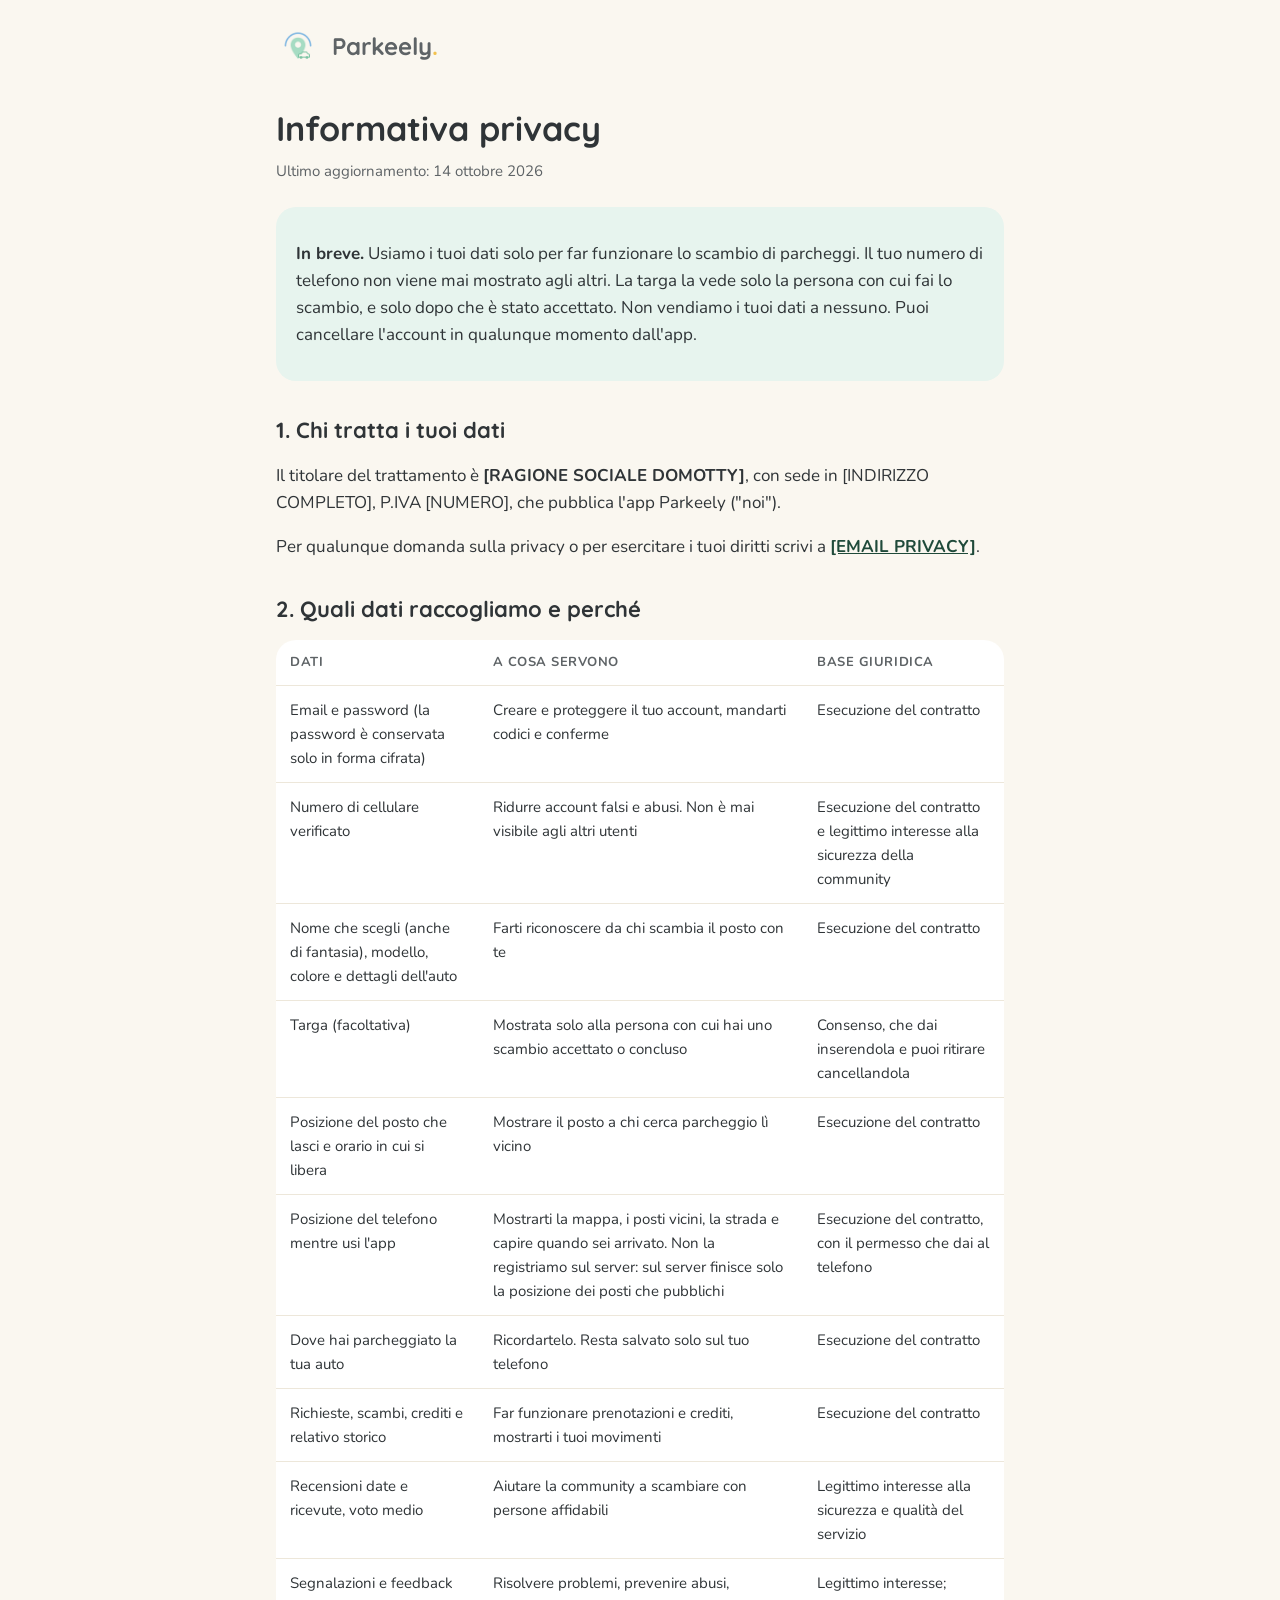
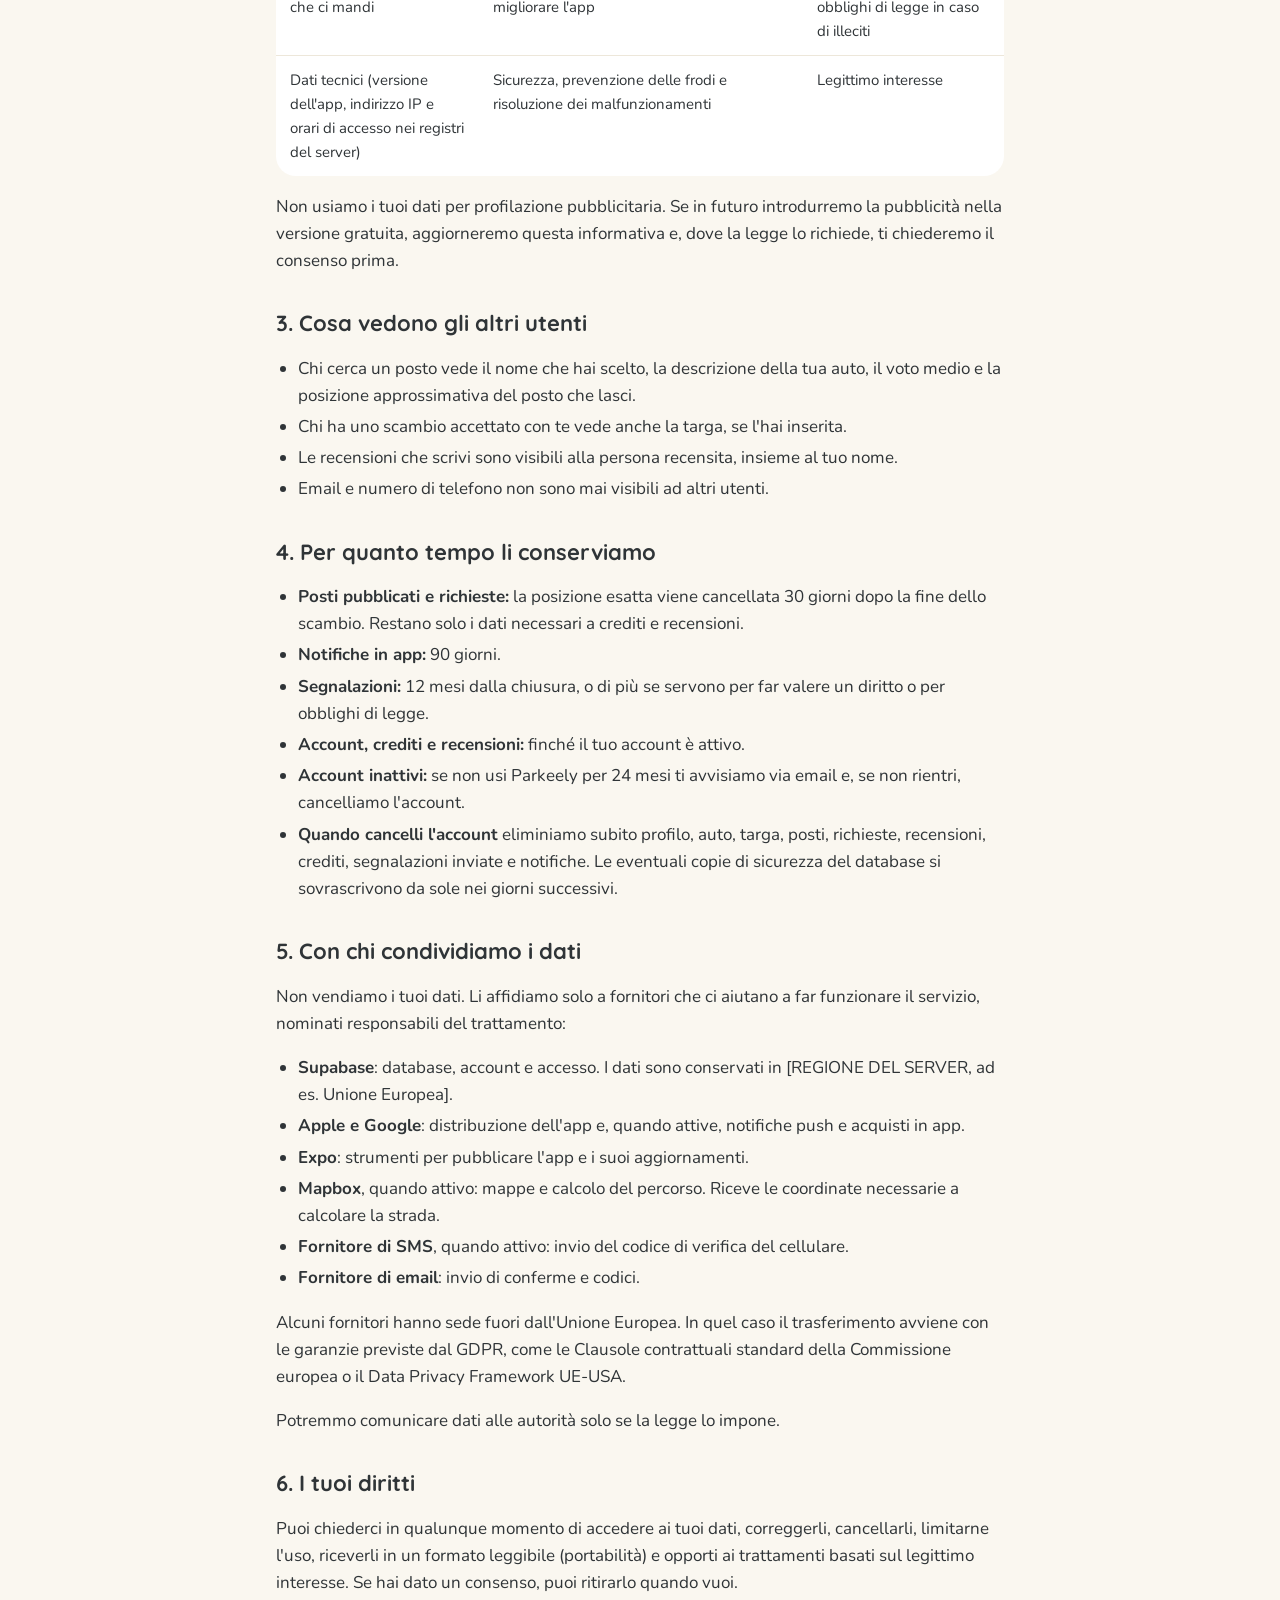
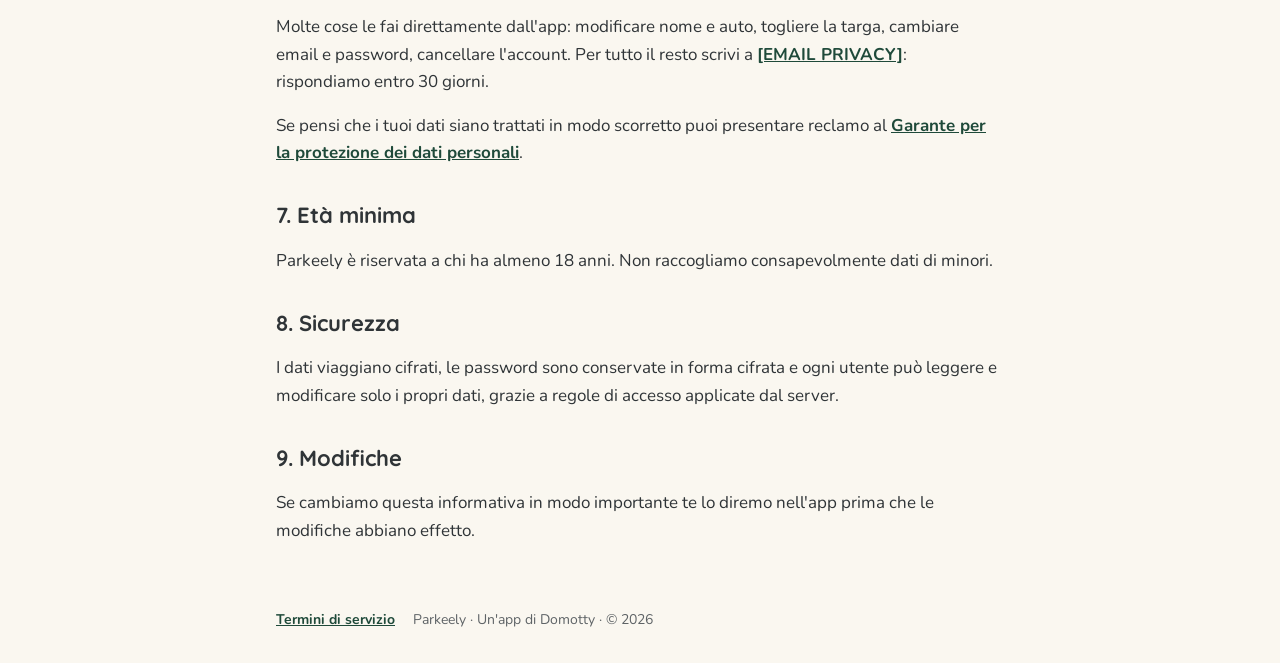
==== privacy.html @ 8c8f2fd6 "Sito Parkeely: privacy, termini, email confermata Co-Authored-By: Claude Opus 5.5 <noreply@anthropic" ====
<!doctype html>
<html lang="it">
<head>
<meta charset="utf-8">
<meta name="viewport" content="width=device-width, initial-scale=1">
<title>Informativa privacy · Parkeely</title>
<link rel="icon" href="favicon.png">
<link rel="preconnect" href="https://fonts.googleapis.com">
<link href="https://fonts.googleapis.com/css2?family=Quicksand:wght@600;700&amp;family=Nunito:wght@400;700&amp;display=swap" rel="stylesheet">
<link rel="stylesheet" href="style.css">
</head>
<body>
<header class="top">
  <img src="logo.png" alt="">
  <a class="wordmark" href="index.html">Parkeely<span>.</span></a>
</header>
<main>
  <h1>Informativa privacy</h1>
  <p class="meta">Ultimo aggiornamento: 14 ottobre 2026</p>

  <div class="highlight">
    <p><strong>In breve.</strong> Usiamo i tuoi dati solo per far funzionare lo scambio di parcheggi. Il tuo numero di telefono non viene mai mostrato agli altri. La targa la vede solo la persona con cui fai lo scambio, e solo dopo che è stato accettato. Non vendiamo i tuoi dati a nessuno. Puoi cancellare l'account in qualunque momento dall'app.</p>
  </div>

  <h2>1. Chi tratta i tuoi dati</h2>
  <p>Il titolare del trattamento è <strong>[RAGIONE SOCIALE DOMOTTY]</strong>, con sede in [INDIRIZZO COMPLETO], P.IVA [NUMERO], che pubblica l'app Parkeely ("noi").</p>
  <p>Per qualunque domanda sulla privacy o per esercitare i tuoi diritti scrivi a <a href="mailto:[EMAIL PRIVACY]">[EMAIL PRIVACY]</a>.</p>

  <h2>2. Quali dati raccogliamo e perché</h2>
  <div class="table-wrap">
    <table>
      <thead>
        <tr><th>Dati</th><th>A cosa servono</th><th>Base giuridica</th></tr>
      </thead>
      <tbody>
        <tr>
          <td>Email e password (la password è conservata solo in forma cifrata)</td>
          <td>Creare e proteggere il tuo account, mandarti codici e conferme</td>
          <td>Esecuzione del contratto</td>
        </tr>
        <tr>
          <td>Numero di cellulare verificato</td>
          <td>Ridurre account falsi e abusi. Non è mai visibile agli altri utenti</td>
          <td>Esecuzione del contratto e legittimo interesse alla sicurezza della community</td>
        </tr>
        <tr>
          <td>Nome che scegli (anche di fantasia), modello, colore e dettagli dell'auto</td>
          <td>Farti riconoscere da chi scambia il posto con te</td>
          <td>Esecuzione del contratto</td>
        </tr>
        <tr>
          <td>Targa (facoltativa)</td>
          <td>Mostrata solo alla persona con cui hai uno scambio accettato o concluso</td>
          <td>Consenso, che dai inserendola e puoi ritirare cancellandola</td>
        </tr>
        <tr>
          <td>Posizione del posto che lasci e orario in cui si libera</td>
          <td>Mostrare il posto a chi cerca parcheggio lì vicino</td>
          <td>Esecuzione del contratto</td>
        </tr>
        <tr>
          <td>Posizione del telefono mentre usi l'app</td>
          <td>Mostrarti la mappa, i posti vicini, la strada e capire quando sei arrivato. Non la registriamo sul server: sul server finisce solo la posizione dei posti che pubblichi</td>
          <td>Esecuzione del contratto, con il permesso che dai al telefono</td>
        </tr>
        <tr>
          <td>Dove hai parcheggiato la tua auto</td>
          <td>Ricordartelo. Resta salvato solo sul tuo telefono</td>
          <td>Esecuzione del contratto</td>
        </tr>
        <tr>
          <td>Richieste, scambi, crediti e relativo storico</td>
          <td>Far funzionare prenotazioni e crediti, mostrarti i tuoi movimenti</td>
          <td>Esecuzione del contratto</td>
        </tr>
        <tr>
          <td>Recensioni date e ricevute, voto medio</td>
          <td>Aiutare la community a scambiare con persone affidabili</td>
          <td>Legittimo interesse alla sicurezza e qualità del servizio</td>
        </tr>
        <tr>
          <td>Segnalazioni e feedback che ci mandi</td>
          <td>Risolvere problemi, prevenire abusi, migliorare l'app</td>
          <td>Legittimo interesse; obblighi di legge in caso di illeciti</td>
        </tr>
        <tr>
          <td>Dati tecnici (versione dell'app, indirizzo IP e orari di accesso nei registri del server)</td>
          <td>Sicurezza, prevenzione delle frodi e risoluzione dei malfunzionamenti</td>
          <td>Legittimo interesse</td>
        </tr>
      </tbody>
    </table>
  </div>
  <p>Non usiamo i tuoi dati per profilazione pubblicitaria. Se in futuro introdurremo la pubblicità nella versione gratuita, aggiorneremo questa informativa e, dove la legge lo richiede, ti chiederemo il consenso prima.</p>

  <h2>3. Cosa vedono gli altri utenti</h2>
  <ul>
    <li>Chi cerca un posto vede il nome che hai scelto, la descrizione della tua auto, il voto medio e la posizione approssimativa del posto che lasci.</li>
    <li>Chi ha uno scambio accettato con te vede anche la targa, se l'hai inserita.</li>
    <li>Le recensioni che scrivi sono visibili alla persona recensita, insieme al tuo nome.</li>
    <li>Email e numero di telefono non sono mai visibili ad altri utenti.</li>
  </ul>

  <h2>4. Per quanto tempo li conserviamo</h2>
  <ul>
    <li><strong>Posti pubblicati e richieste:</strong> la posizione esatta viene cancellata 30 giorni dopo la fine dello scambio. Restano solo i dati necessari a crediti e recensioni.</li>
    <li><strong>Notifiche in app:</strong> 90 giorni.</li>
    <li><strong>Segnalazioni:</strong> 12 mesi dalla chiusura, o di più se servono per far valere un diritto o per obblighi di legge.</li>
    <li><strong>Account, crediti e recensioni:</strong> finché il tuo account è attivo.</li>
    <li><strong>Account inattivi:</strong> se non usi Parkeely per 24 mesi ti avvisiamo via email e, se non rientri, cancelliamo l'account.</li>
    <li><strong>Quando cancelli l'account</strong> eliminiamo subito profilo, auto, targa, posti, richieste, recensioni, crediti, segnalazioni inviate e notifiche. Le eventuali copie di sicurezza del database si sovrascrivono da sole nei giorni successivi.</li>
  </ul>

  <h2>5. Con chi condividiamo i dati</h2>
  <p>Non vendiamo i tuoi dati. Li affidiamo solo a fornitori che ci aiutano a far funzionare il servizio, nominati responsabili del trattamento:</p>
  <ul>
    <li><strong>Supabase</strong>: database, account e accesso. I dati sono conservati in [REGIONE DEL SERVER, ad es. Unione Europea].</li>
    <li><strong>Apple e Google</strong>: distribuzione dell'app e, quando attive, notifiche push e acquisti in app.</li>
    <li><strong>Expo</strong>: strumenti per pubblicare l'app e i suoi aggiornamenti.</li>
    <li><strong>Mapbox</strong>, quando attivo: mappe e calcolo del percorso. Riceve le coordinate necessarie a calcolare la strada.</li>
    <li><strong>Fornitore di SMS</strong>, quando attivo: invio del codice di verifica del cellulare.</li>
    <li><strong>Fornitore di email</strong>: invio di conferme e codici.</li>
  </ul>
  <p>Alcuni fornitori hanno sede fuori dall'Unione Europea. In quel caso il trasferimento avviene con le garanzie previste dal GDPR, come le Clausole contrattuali standard della Commissione europea o il Data Privacy Framework UE-USA.</p>
  <p>Potremmo comunicare dati alle autorità solo se la legge lo impone.</p>

  <h2>6. I tuoi diritti</h2>
  <p>Puoi chiederci in qualunque momento di accedere ai tuoi dati, correggerli, cancellarli, limitarne l'uso, riceverli in un formato leggibile (portabilità) e opporti ai trattamenti basati sul legittimo interesse. Se hai dato un consenso, puoi ritirarlo quando vuoi.</p>
  <p>Molte cose le fai direttamente dall'app: modificare nome e auto, togliere la targa, cambiare email e password, cancellare l'account. Per tutto il resto scrivi a <a href="mailto:[EMAIL PRIVACY]">[EMAIL PRIVACY]</a>: rispondiamo entro 30 giorni.</p>
  <p>Se pensi che i tuoi dati siano trattati in modo scorretto puoi presentare reclamo al <a href="https://www.garanteprivacy.it">Garante per la protezione dei dati personali</a>.</p>

  <h2>7. Età minima</h2>
  <p>Parkeely è riservata a chi ha almeno 18 anni. Non raccogliamo consapevolmente dati di minori.</p>

  <h2>8. Sicurezza</h2>
  <p>I dati viaggiano cifrati, le password sono conservate in forma cifrata e ogni utente può leggere e modificare solo i propri dati, grazie a regole di accesso applicate dal server.</p>

  <h2>9. Modifiche</h2>
  <p>Se cambiamo questa informativa in modo importante te lo diremo nell'app prima che le modifiche abbiano effetto.</p>
</main>
<footer class="foot">
  <a href="termini.html">Termini di servizio</a>
  <span>Parkeely · Un'app di Domotty · © 2026</span>
</footer>
</body>
</html>
---- style.css ----
:root {
  --crema: #faf7f0;
  --bianco: #ffffff;
  --menta: #a6dcc3;
  --menta-medio: #7cc4a3;
  --menta-scuro: #1f4a3a;
  --oro: #f2c14e;
  --azzurro: #7fb7e3;
  --pesca: #f6e3cc;
  --grafite: #5e6366;
  --testo: #2f3437;
  --bordo: #ede7da;
}

* {
  box-sizing: border-box;
}

html {
  -webkit-text-size-adjust: 100%;
}

body {
  margin: 0;
  background: var(--crema);
  color: var(--testo);
  font-family: 'Nunito', system-ui, -apple-system, 'Segoe UI', sans-serif;
  font-size: 17px;
  line-height: 1.6;
}

a {
  color: var(--menta-scuro);
  font-weight: 700;
}

a:hover {
  color: var(--testo);
}

.top {
  max-width: 760px;
  margin: 0 auto;
  padding: 24px 16px 0;
  display: flex;
  align-items: center;
  gap: 12px;
}

.top img {
  width: 44px;
  height: 44px;
  border-radius: 12px;
}

.wordmark {
  font-family: 'Quicksand', sans-serif;
  font-weight: 700;
  font-size: 24px;
  color: var(--grafite);
  text-decoration: none;
}

.wordmark span {
  color: var(--oro);
}

main {
  max-width: 760px;
  margin: 0 auto;
  padding: 16px 16px 48px;
}

h1,
h2,
h3 {
  font-family: 'Quicksand', sans-serif;
  font-weight: 700;
  line-height: 1.25;
  color: var(--testo);
}

h1 {
  font-size: 34px;
  margin: 24px 0 8px;
}

h2 {
  font-size: 22px;
  margin: 36px 0 8px;
}

h3 {
  font-size: 18px;
  margin: 22px 0 4px;
}

.meta {
  color: var(--grafite);
  font-size: 15px;
  margin: 0 0 24px;
}

.card {
  background: var(--bianco);
  border-radius: 24px;
  padding: 20px 22px;
  margin: 16px 0;
}

.card p:first-child {
  margin-top: 0;
}

.card p:last-child {
  margin-bottom: 0;
}

.highlight {
  background: #e7f4ee;
  border-radius: 20px;
  padding: 16px 20px;
  margin: 16px 0;
}

table {
  width: 100%;
  border-collapse: collapse;
  font-size: 15px;
}

.table-wrap {
  overflow-x: auto;
  background: var(--bianco);
  border-radius: 20px;
  margin: 16px 0;
}

th,
td {
  text-align: left;
  vertical-align: top;
  padding: 12px 14px;
  border-bottom: 1px solid var(--bordo);
}

th {
  font-size: 13px;
  letter-spacing: 0.04em;
  text-transform: uppercase;
  color: var(--grafite);
}

tr:last-child td {
  border-bottom: none;
}

ul {
  padding-left: 22px;
}

li {
  margin: 4px 0;
}

.center {
  min-height: 100vh;
  display: flex;
  align-items: center;
  justify-content: center;
  padding: 24px 16px;
  text-align: center;
}

.panel {
  width: 100%;
  max-width: 420px;
  background: var(--bianco);
  border-radius: 28px;
  padding: 36px 28px;
}

.panel img {
  width: 96px;
  height: 96px;
  border-radius: 24px;
}

.badge {
  width: 72px;
  height: 72px;
  border-radius: 36px;
  margin: 8px auto 0;
  display: flex;
  align-items: center;
  justify-content: center;
}

.badge.ok {
  background: var(--menta);
}

.badge.wait {
  background: #fff4d6;
}

.badge.ko {
  background: #fbe6e6;
}

.panel p {
  color: var(--grafite);
}

.foot {
  max-width: 760px;
  margin: 0 auto;
  padding: 0 16px 32px;
  font-size: 14px;
  color: var(--grafite);
}

.foot a {
  margin-right: 14px;
}

@media (max-width: 480px) {
  h1 {
    font-size: 28px;
  }
}
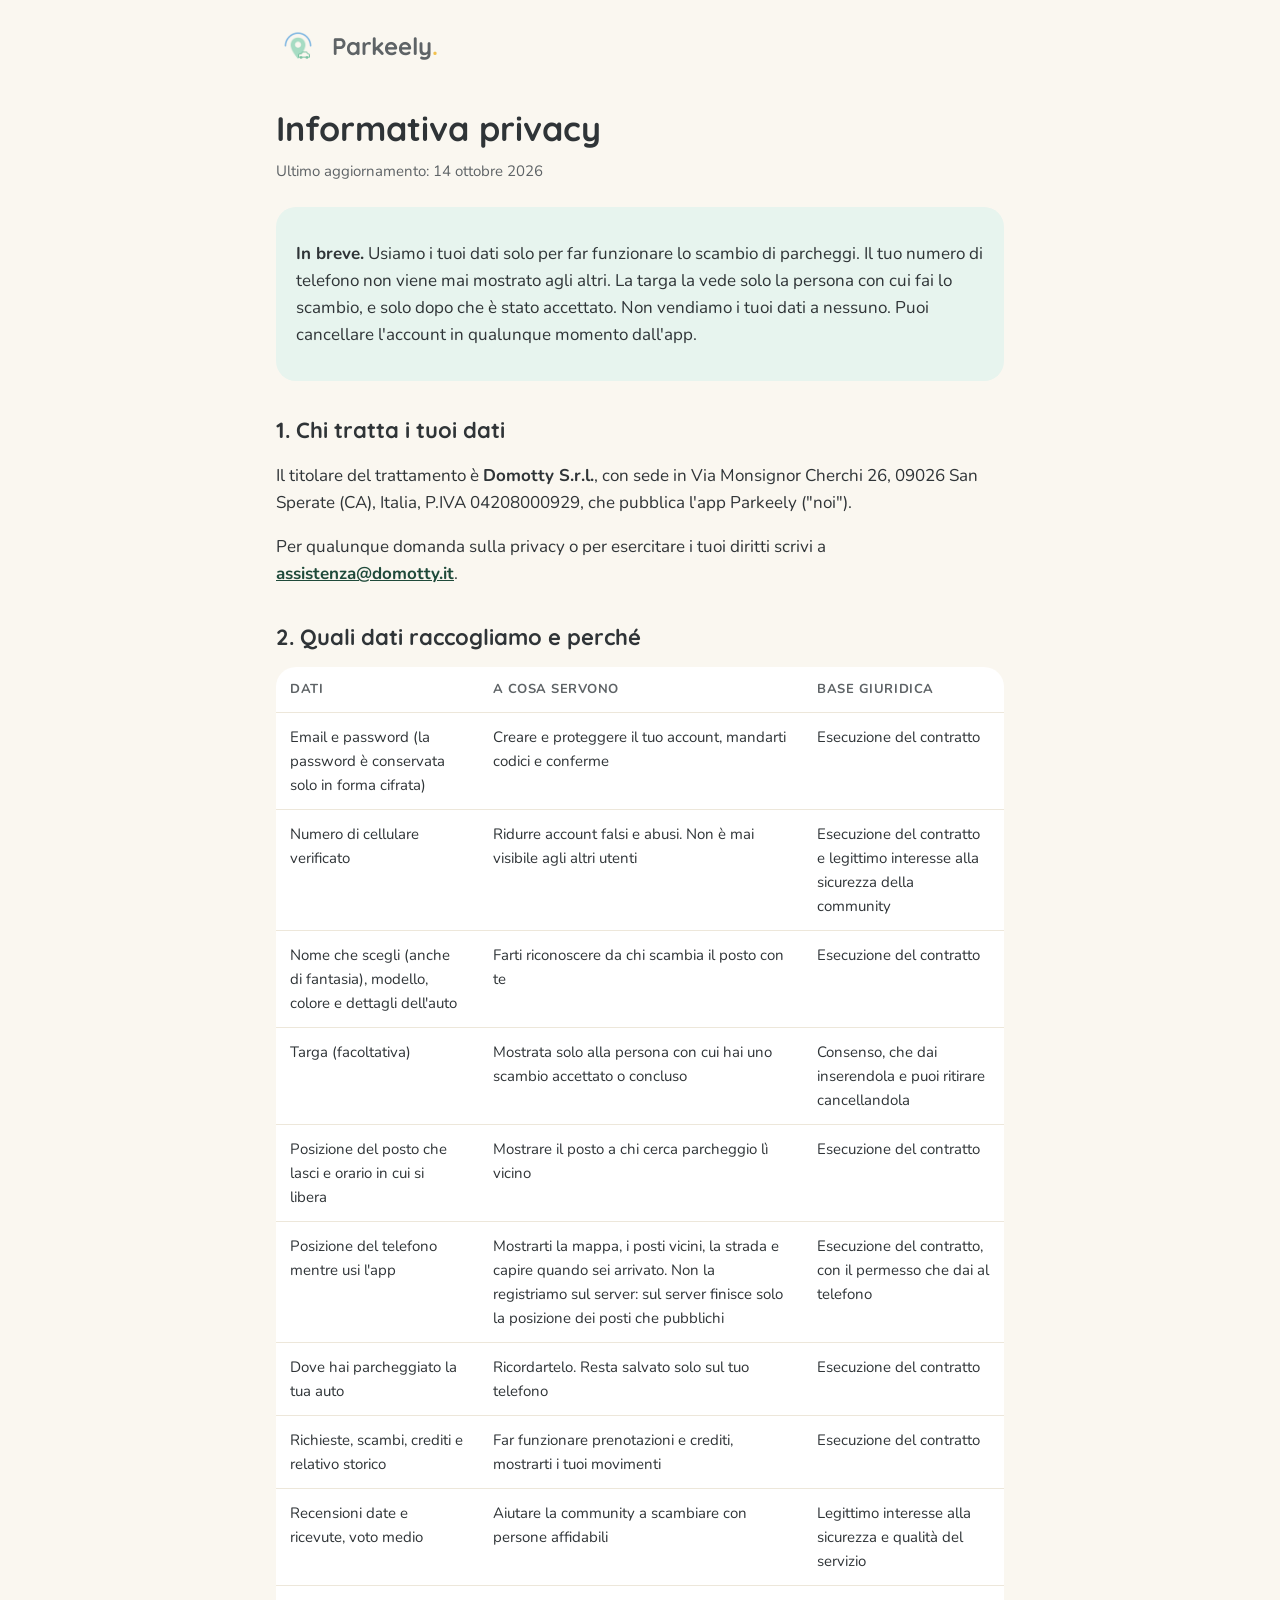
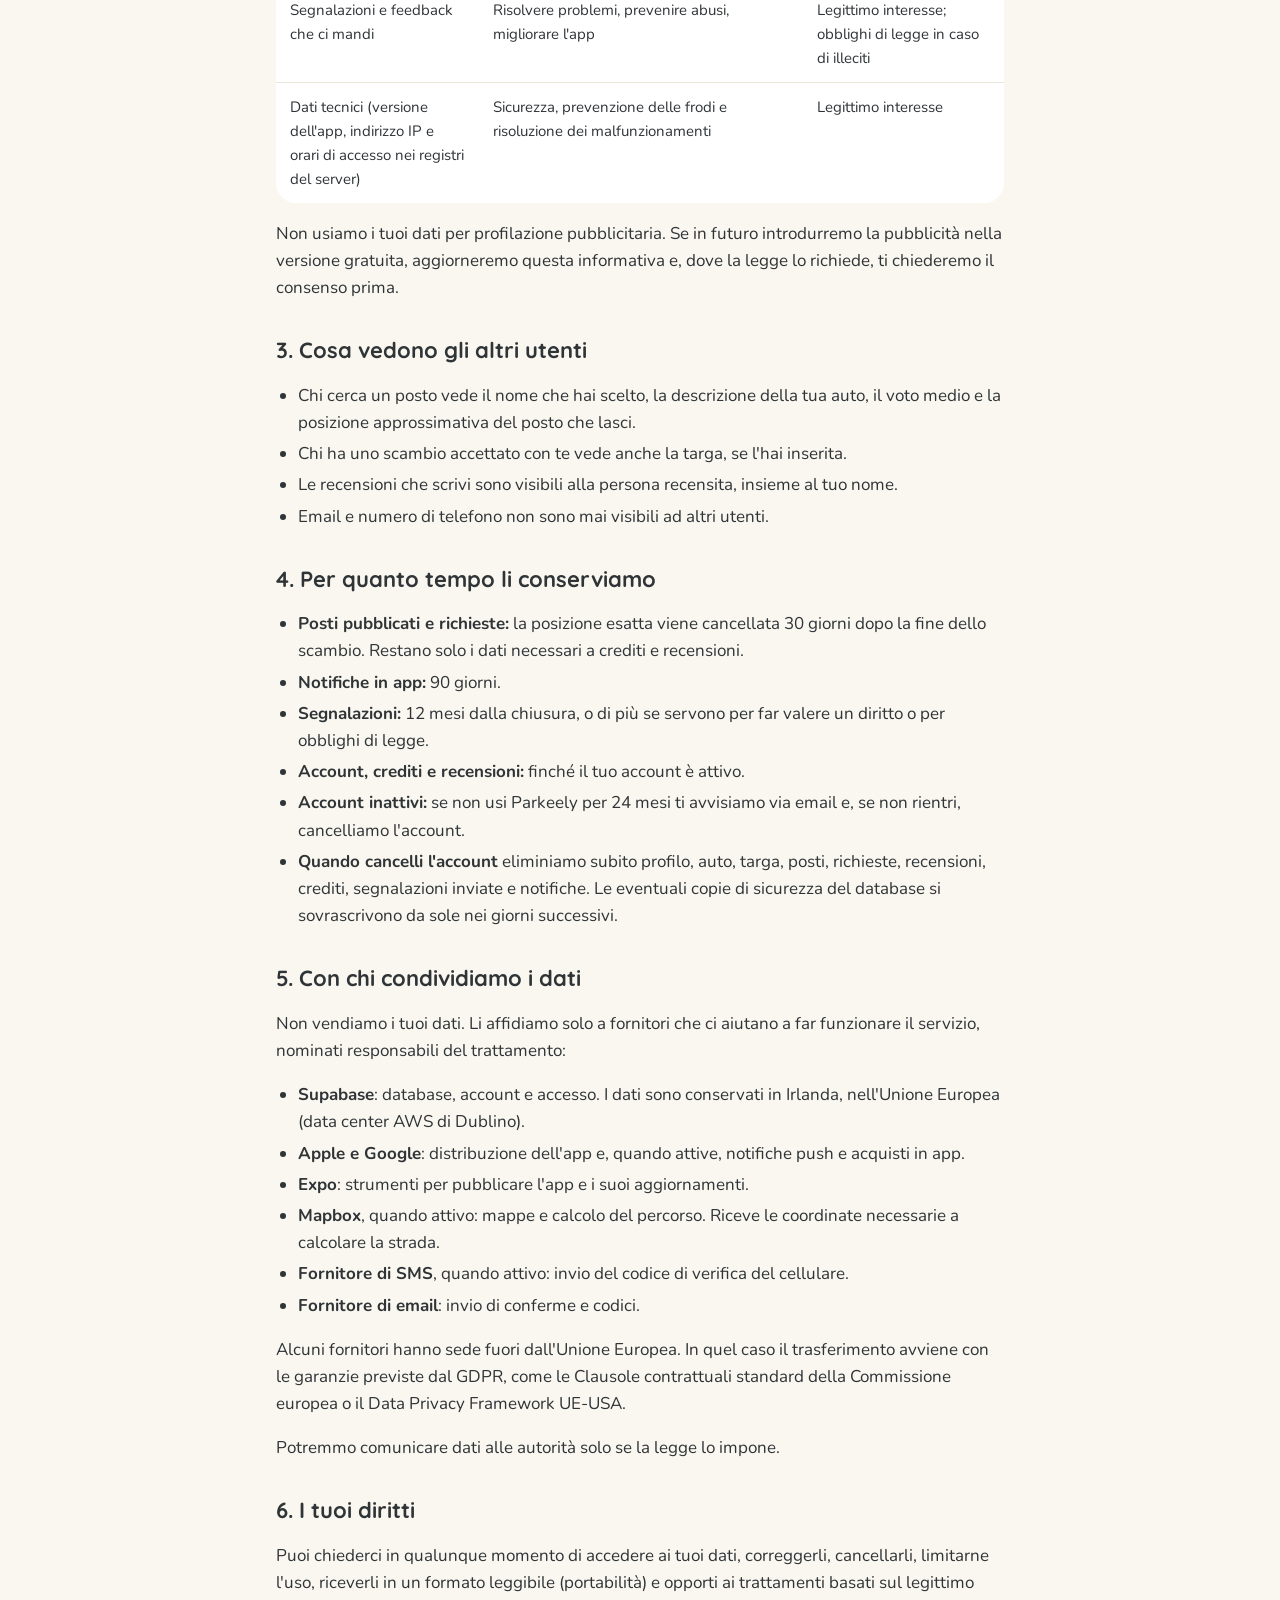
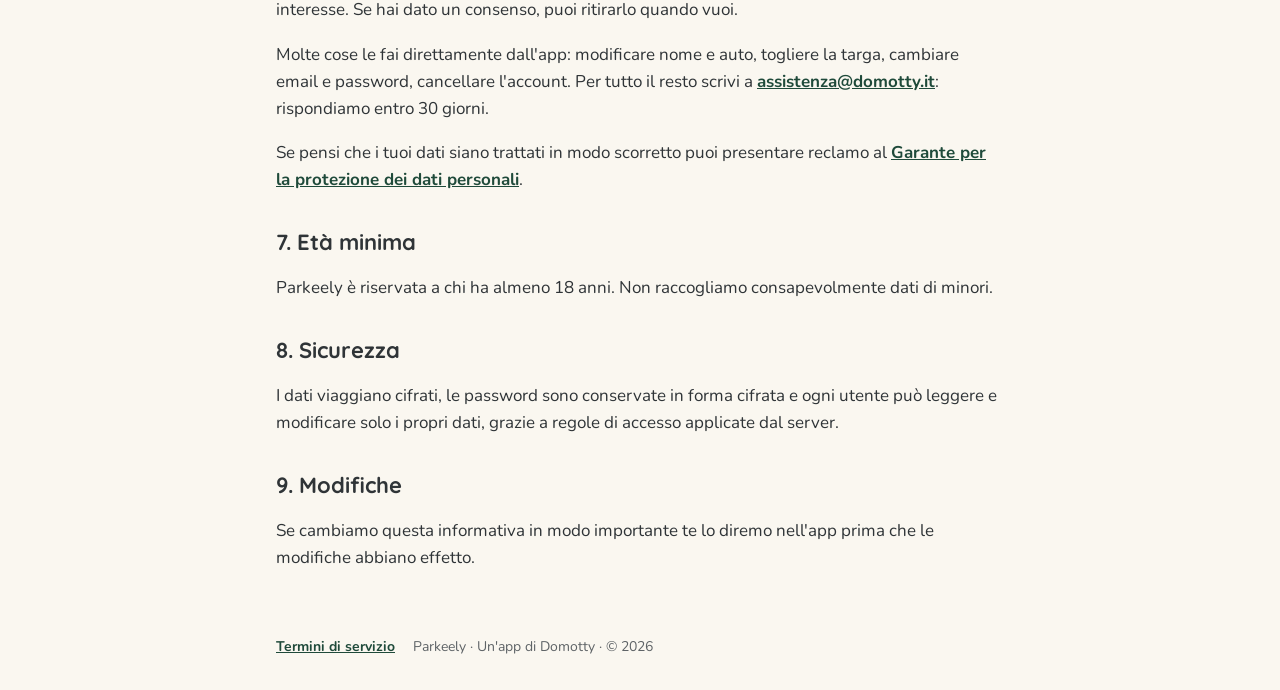
==== commit da59cd8d: "Privacy e termini: dati di Domotty S.r.l. e regione del server Co-Authored-By: Claude Opus 5.5 <nore" ====
--- a/privacy.html
+++ b/privacy.html
@@ -23,8 +23,8 @@
   </div>
 
   <h2>1. Chi tratta i tuoi dati</h2>
-  <p>Il titolare del trattamento è <strong>[RAGIONE SOCIALE DOMOTTY]</strong>, con sede in [INDIRIZZO COMPLETO], P.IVA [NUMERO], che pubblica l'app Parkeely ("noi").</p>
-  <p>Per qualunque domanda sulla privacy o per esercitare i tuoi diritti scrivi a <a href="mailto:[EMAIL PRIVACY]">[EMAIL PRIVACY]</a>.</p>
+  <p>Il titolare del trattamento è <strong>Domotty S.r.l.</strong>, con sede in Via Monsignor Cherchi 26, 09026 San Sperate (CA), Italia, P.IVA 04208000929, che pubblica l'app Parkeely ("noi").</p>
+  <p>Per qualunque domanda sulla privacy o per esercitare i tuoi diritti scrivi a <a href="mailto:assistenza@domotty.it">assistenza@domotty.it</a>.</p>
 
   <h2>2. Quali dati raccogliamo e perché</h2>
   <div class="table-wrap">
@@ -114,7 +114,7 @@
   <h2>5. Con chi condividiamo i dati</h2>
   <p>Non vendiamo i tuoi dati. Li affidiamo solo a fornitori che ci aiutano a far funzionare il servizio, nominati responsabili del trattamento:</p>
   <ul>
-    <li><strong>Supabase</strong>: database, account e accesso. I dati sono conservati in [REGIONE DEL SERVER, ad es. Unione Europea].</li>
+    <li><strong>Supabase</strong>: database, account e accesso. I dati sono conservati in Irlanda, nell'Unione Europea (data center AWS di Dublino).</li>
     <li><strong>Apple e Google</strong>: distribuzione dell'app e, quando attive, notifiche push e acquisti in app.</li>
     <li><strong>Expo</strong>: strumenti per pubblicare l'app e i suoi aggiornamenti.</li>
     <li><strong>Mapbox</strong>, quando attivo: mappe e calcolo del percorso. Riceve le coordinate necessarie a calcolare la strada.</li>
@@ -126,7 +126,7 @@
 
   <h2>6. I tuoi diritti</h2>
   <p>Puoi chiederci in qualunque momento di accedere ai tuoi dati, correggerli, cancellarli, limitarne l'uso, riceverli in un formato leggibile (portabilità) e opporti ai trattamenti basati sul legittimo interesse. Se hai dato un consenso, puoi ritirarlo quando vuoi.</p>
-  <p>Molte cose le fai direttamente dall'app: modificare nome e auto, togliere la targa, cambiare email e password, cancellare l'account. Per tutto il resto scrivi a <a href="mailto:[EMAIL PRIVACY]">[EMAIL PRIVACY]</a>: rispondiamo entro 30 giorni.</p>
+  <p>Molte cose le fai direttamente dall'app: modificare nome e auto, togliere la targa, cambiare email e password, cancellare l'account. Per tutto il resto scrivi a <a href="mailto:assistenza@domotty.it">assistenza@domotty.it</a>: rispondiamo entro 30 giorni.</p>
   <p>Se pensi che i tuoi dati siano trattati in modo scorretto puoi presentare reclamo al <a href="https://www.garanteprivacy.it">Garante per la protezione dei dati personali</a>.</p>
 
   <h2>7. Età minima</h2>
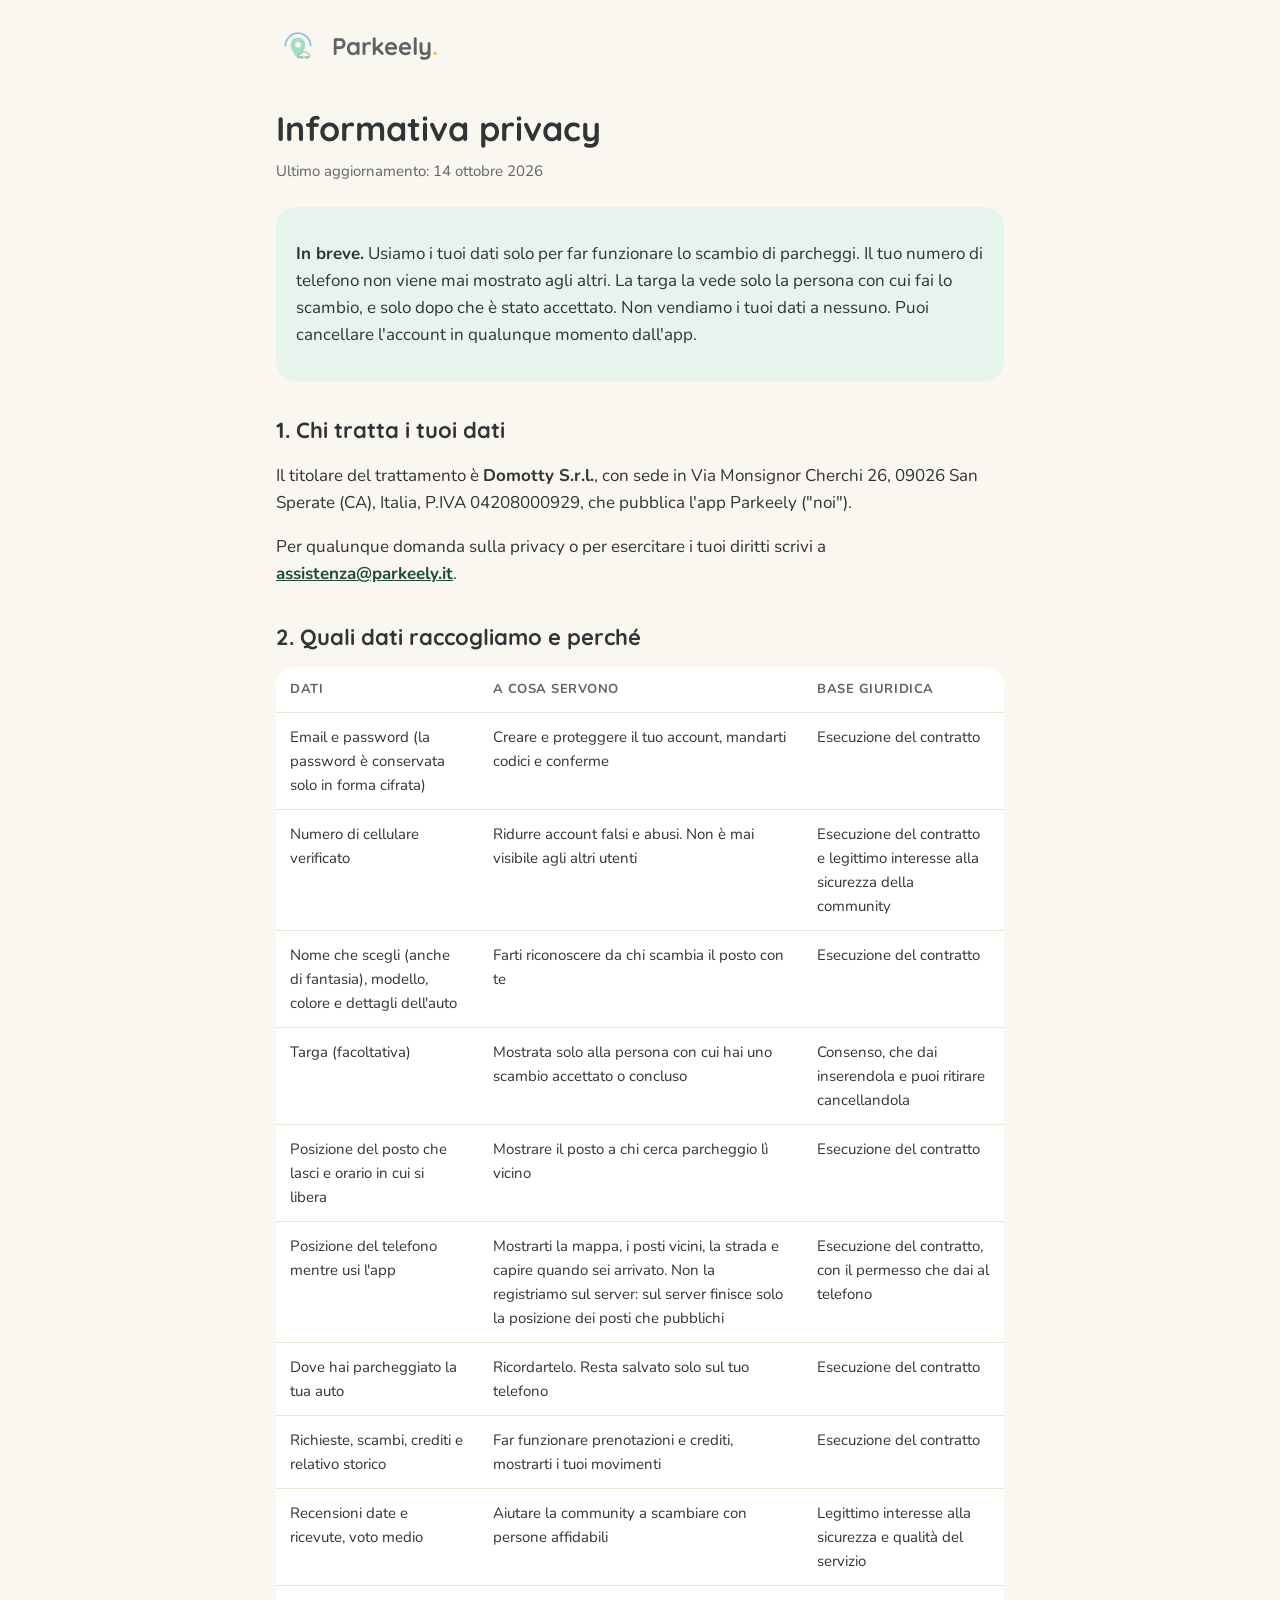
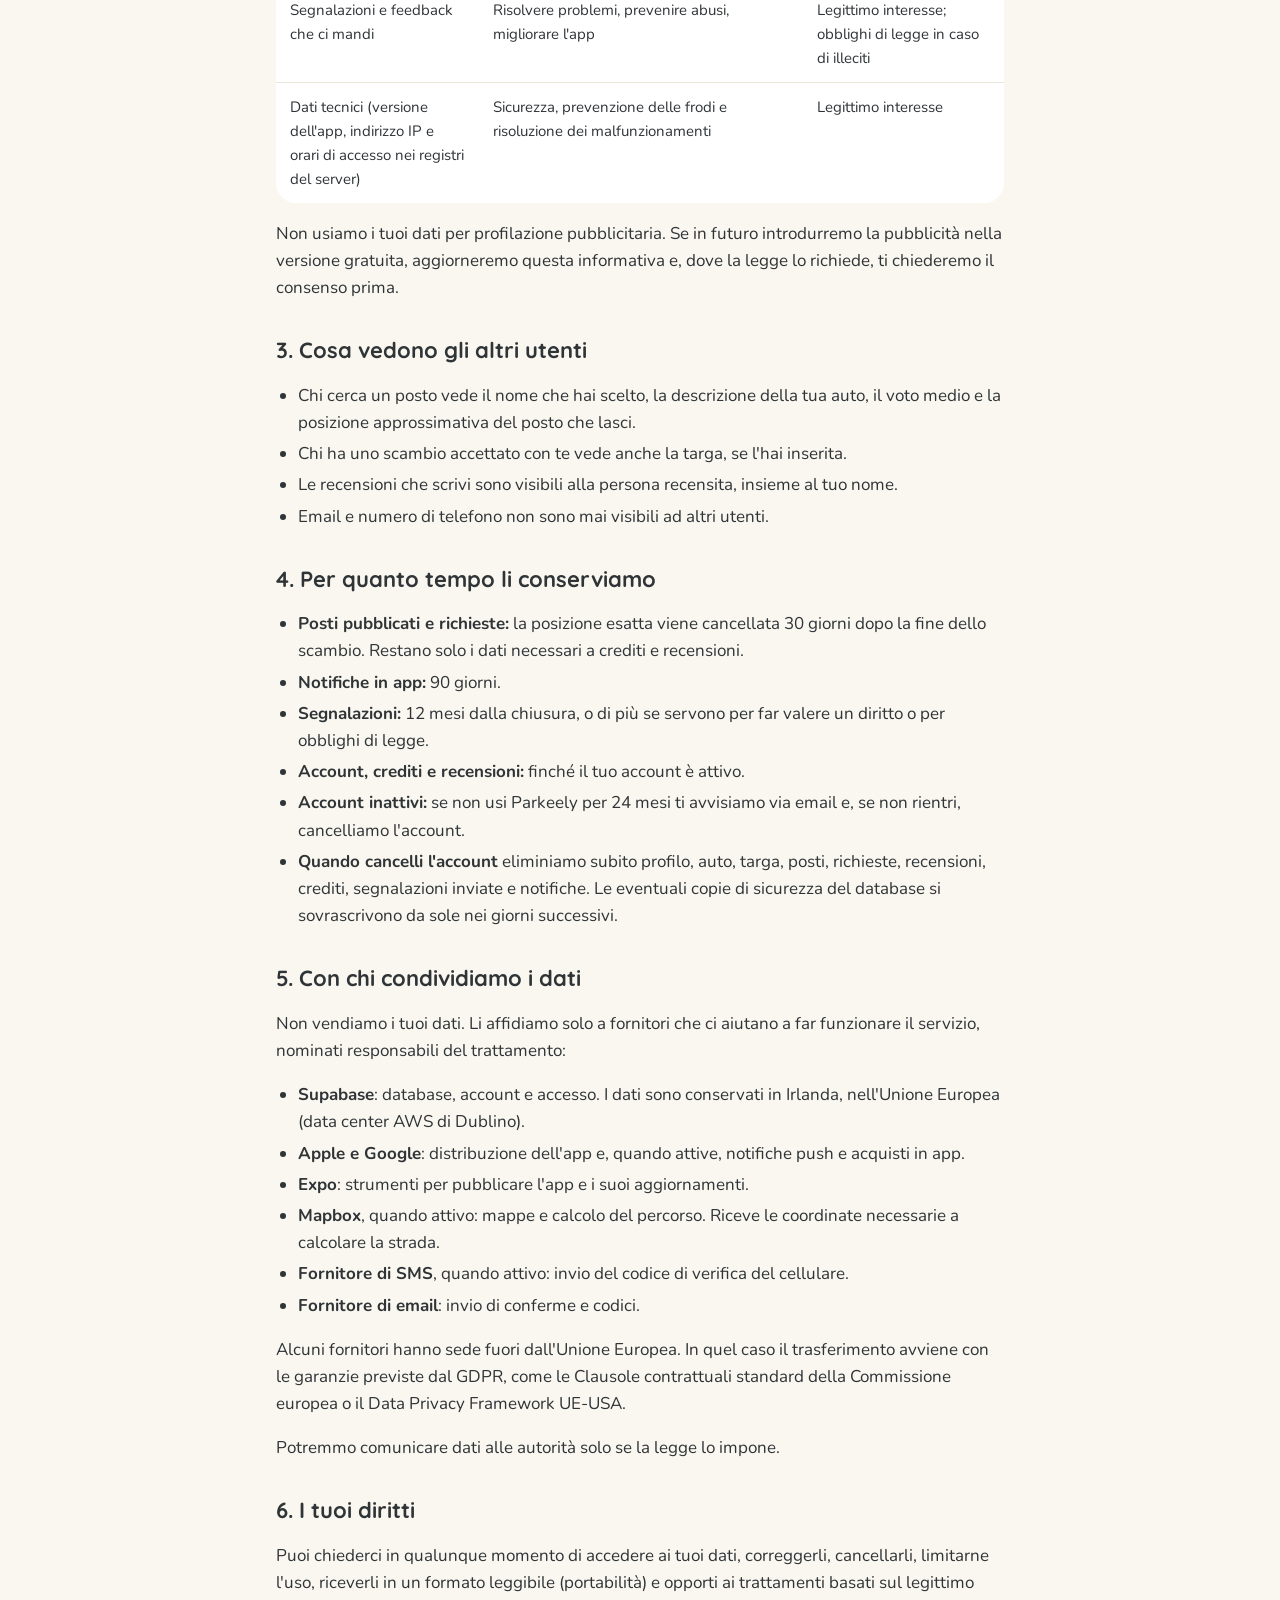
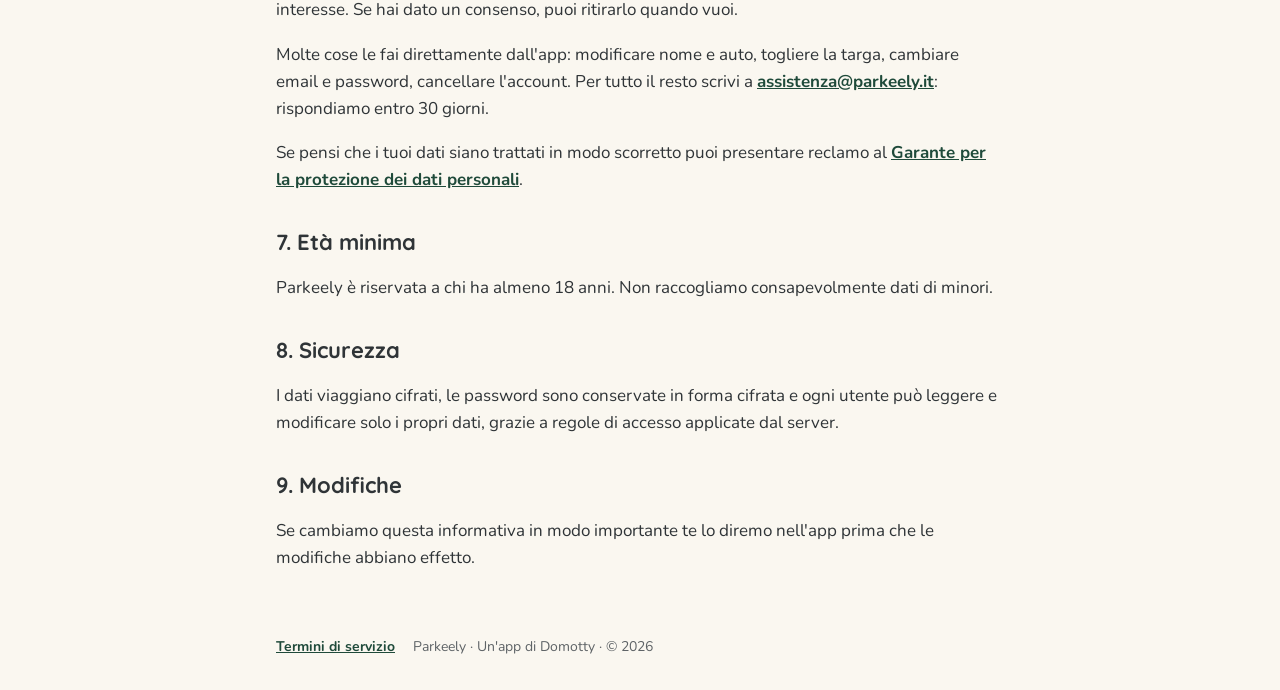
==== commit 196c9b53: "Contatti: assistenza@parkeely.it Co-Authored-By: Claude Opus 5.5 <noreply@anthropic.com> Claude-Sess" ====
--- a/privacy.html
+++ b/privacy.html
@@ -24,7 +24,7 @@
 
   <h2>1. Chi tratta i tuoi dati</h2>
   <p>Il titolare del trattamento è <strong>Domotty S.r.l.</strong>, con sede in Via Monsignor Cherchi 26, 09026 San Sperate (CA), Italia, P.IVA 04208000929, che pubblica l'app Parkeely ("noi").</p>
-  <p>Per qualunque domanda sulla privacy o per esercitare i tuoi diritti scrivi a <a href="mailto:assistenza@domotty.it">assistenza@domotty.it</a>.</p>
+  <p>Per qualunque domanda sulla privacy o per esercitare i tuoi diritti scrivi a <a href="mailto:assistenza@parkeely.it">assistenza@parkeely.it</a>.</p>
 
   <h2>2. Quali dati raccogliamo e perché</h2>
   <div class="table-wrap">
@@ -126,7 +126,7 @@
 
   <h2>6. I tuoi diritti</h2>
   <p>Puoi chiederci in qualunque momento di accedere ai tuoi dati, correggerli, cancellarli, limitarne l'uso, riceverli in un formato leggibile (portabilità) e opporti ai trattamenti basati sul legittimo interesse. Se hai dato un consenso, puoi ritirarlo quando vuoi.</p>
-  <p>Molte cose le fai direttamente dall'app: modificare nome e auto, togliere la targa, cambiare email e password, cancellare l'account. Per tutto il resto scrivi a <a href="mailto:assistenza@domotty.it">assistenza@domotty.it</a>: rispondiamo entro 30 giorni.</p>
+  <p>Molte cose le fai direttamente dall'app: modificare nome e auto, togliere la targa, cambiare email e password, cancellare l'account. Per tutto il resto scrivi a <a href="mailto:assistenza@parkeely.it">assistenza@parkeely.it</a>: rispondiamo entro 30 giorni.</p>
   <p>Se pensi che i tuoi dati siano trattati in modo scorretto puoi presentare reclamo al <a href="https://www.garanteprivacy.it">Garante per la protezione dei dati personali</a>.</p>
 
   <h2>7. Età minima</h2>
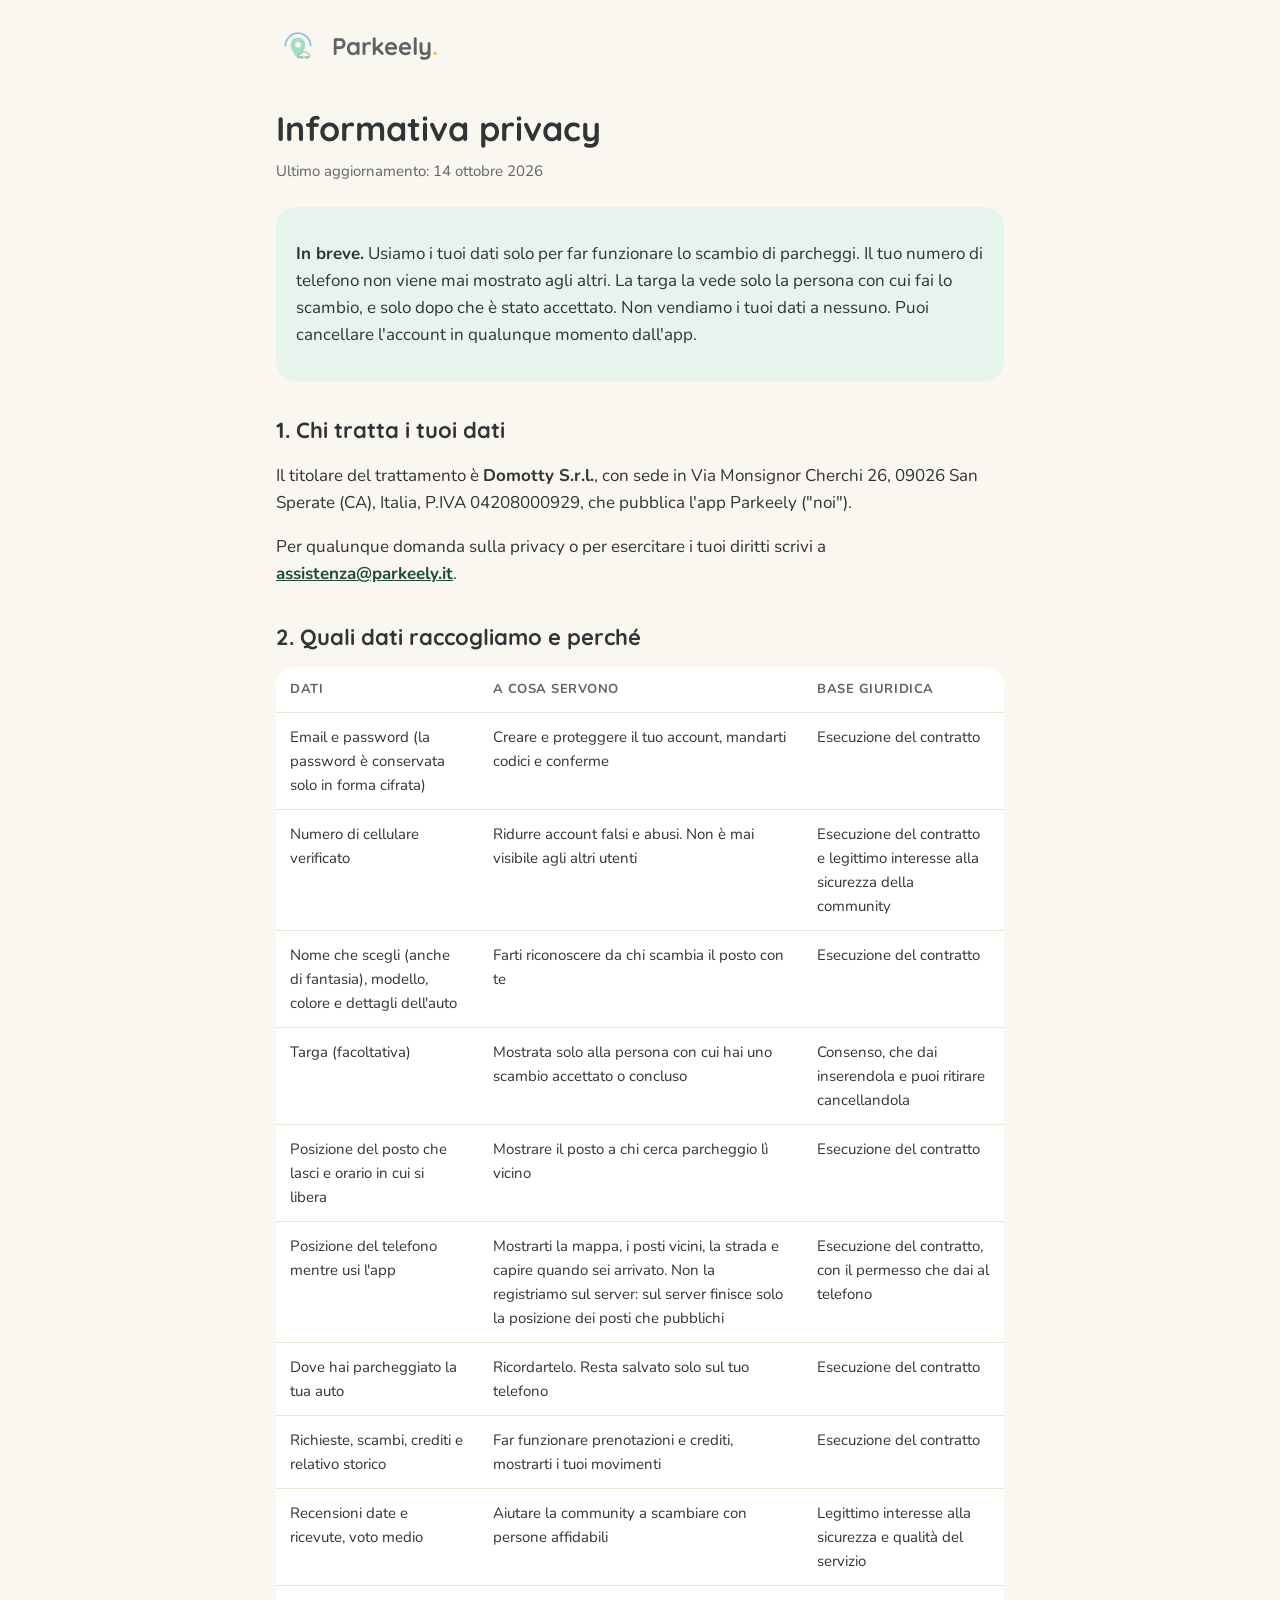
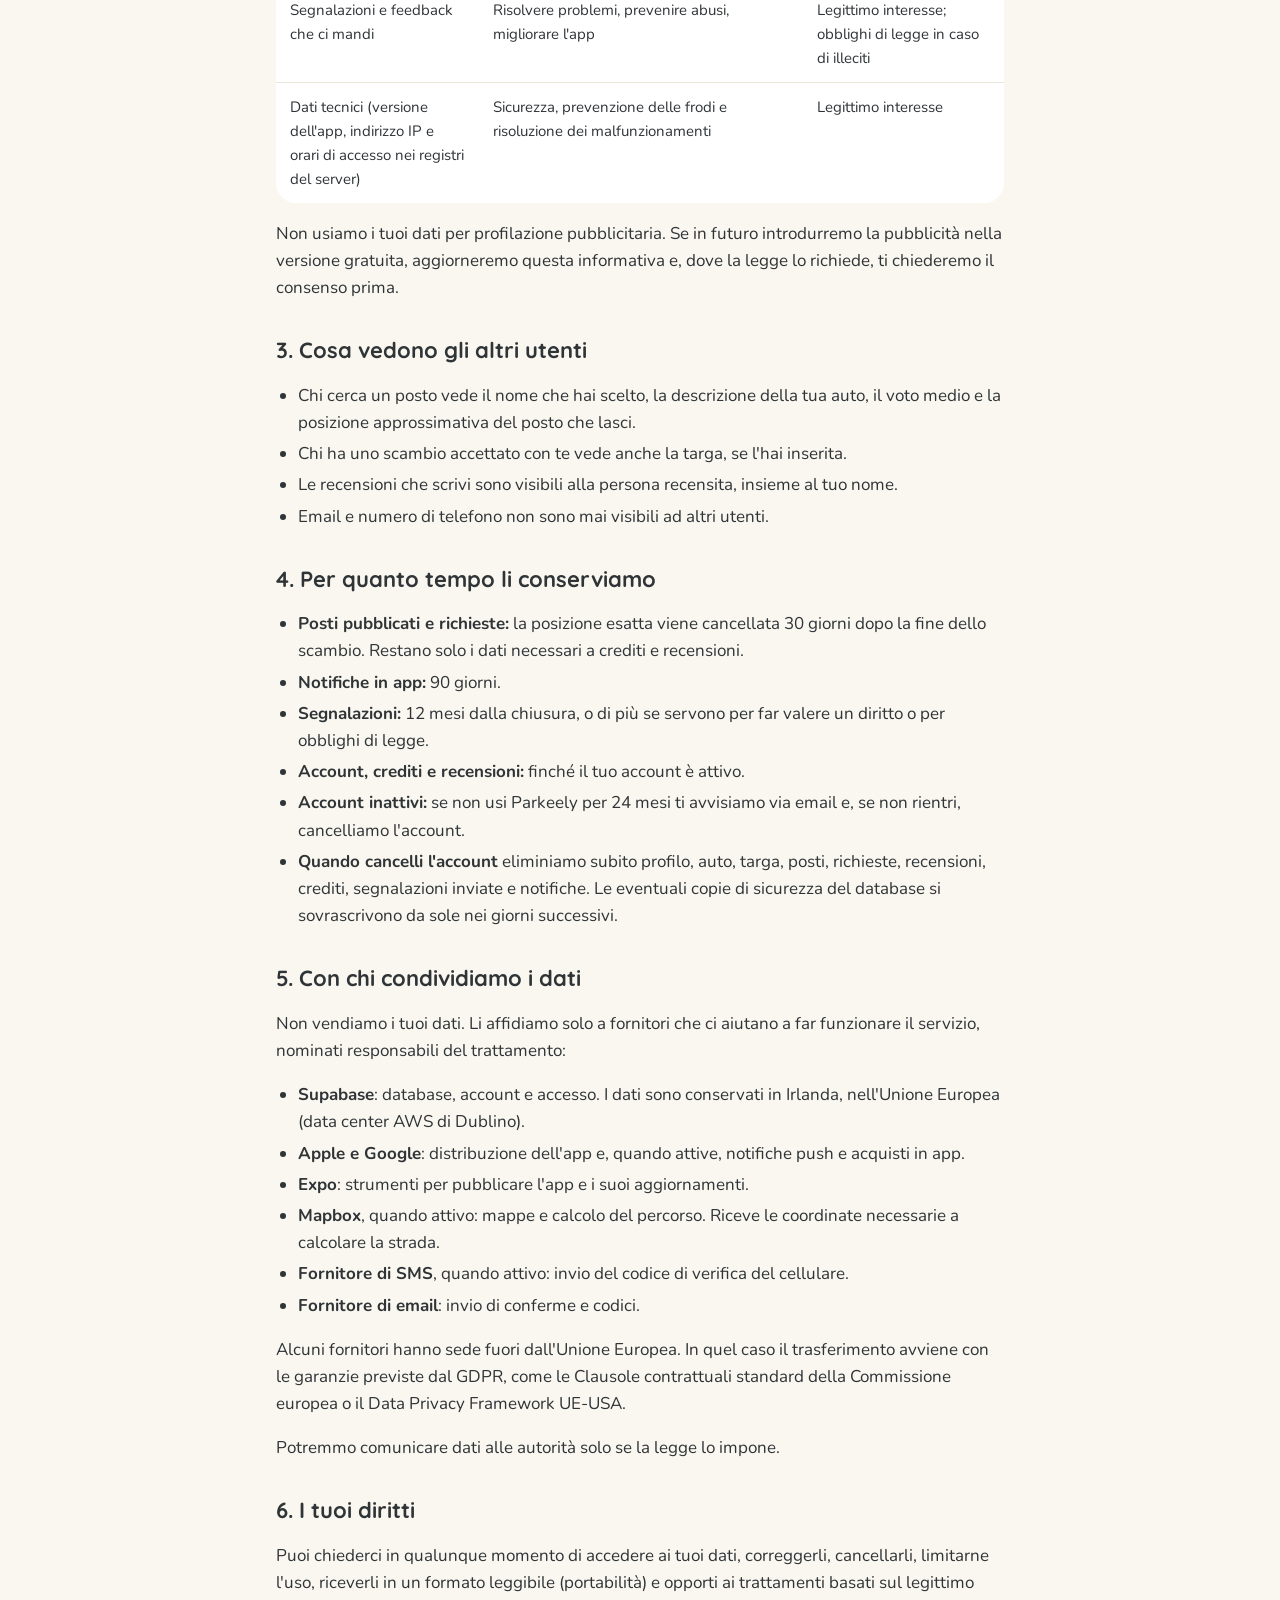
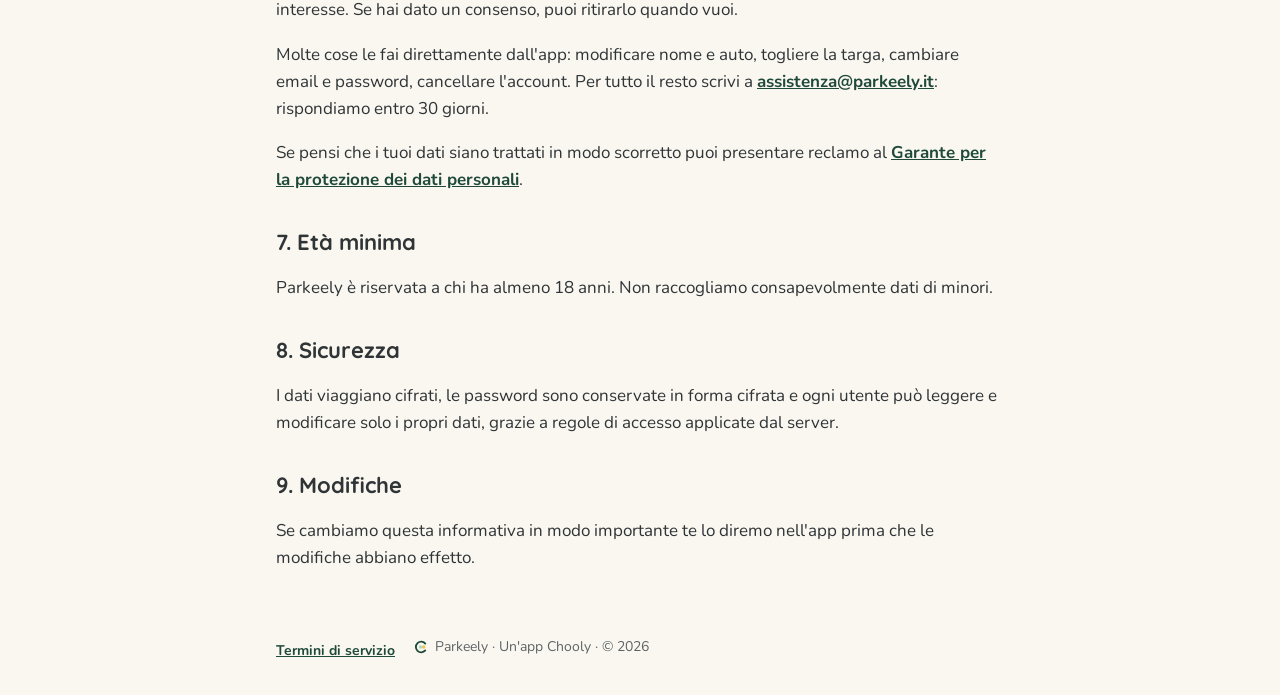
==== commit 97e466af: "Firma «Un'app Chooly» con il logo nel piè di pagina Co-Authored-By: Claude Opus 5.5 <noreply@anthrop" ====
--- a/privacy.html
+++ b/privacy.html
@@ -140,7 +140,7 @@
 </main>
 <footer class="foot">
   <a href="termini.html">Termini di servizio</a>
-  <span>Parkeely · Un'app di Domotty · © 2026</span>
+  <span class="by"><img src="chooly.svg" alt="" width="16" height="16">Parkeely · Un'app Chooly · © 2026</span>
 </footer>
 </body>
 </html>
--- a/style.css
+++ b/style.css
@@ -229,3 +229,7 @@
     font-size: 28px;
   }
 }
+
+/* Firma Chooly nel piè di pagina */
+.by { display: inline-flex; align-items: center; gap: 6px; }
+.by img { width: 16px; height: 16px; }
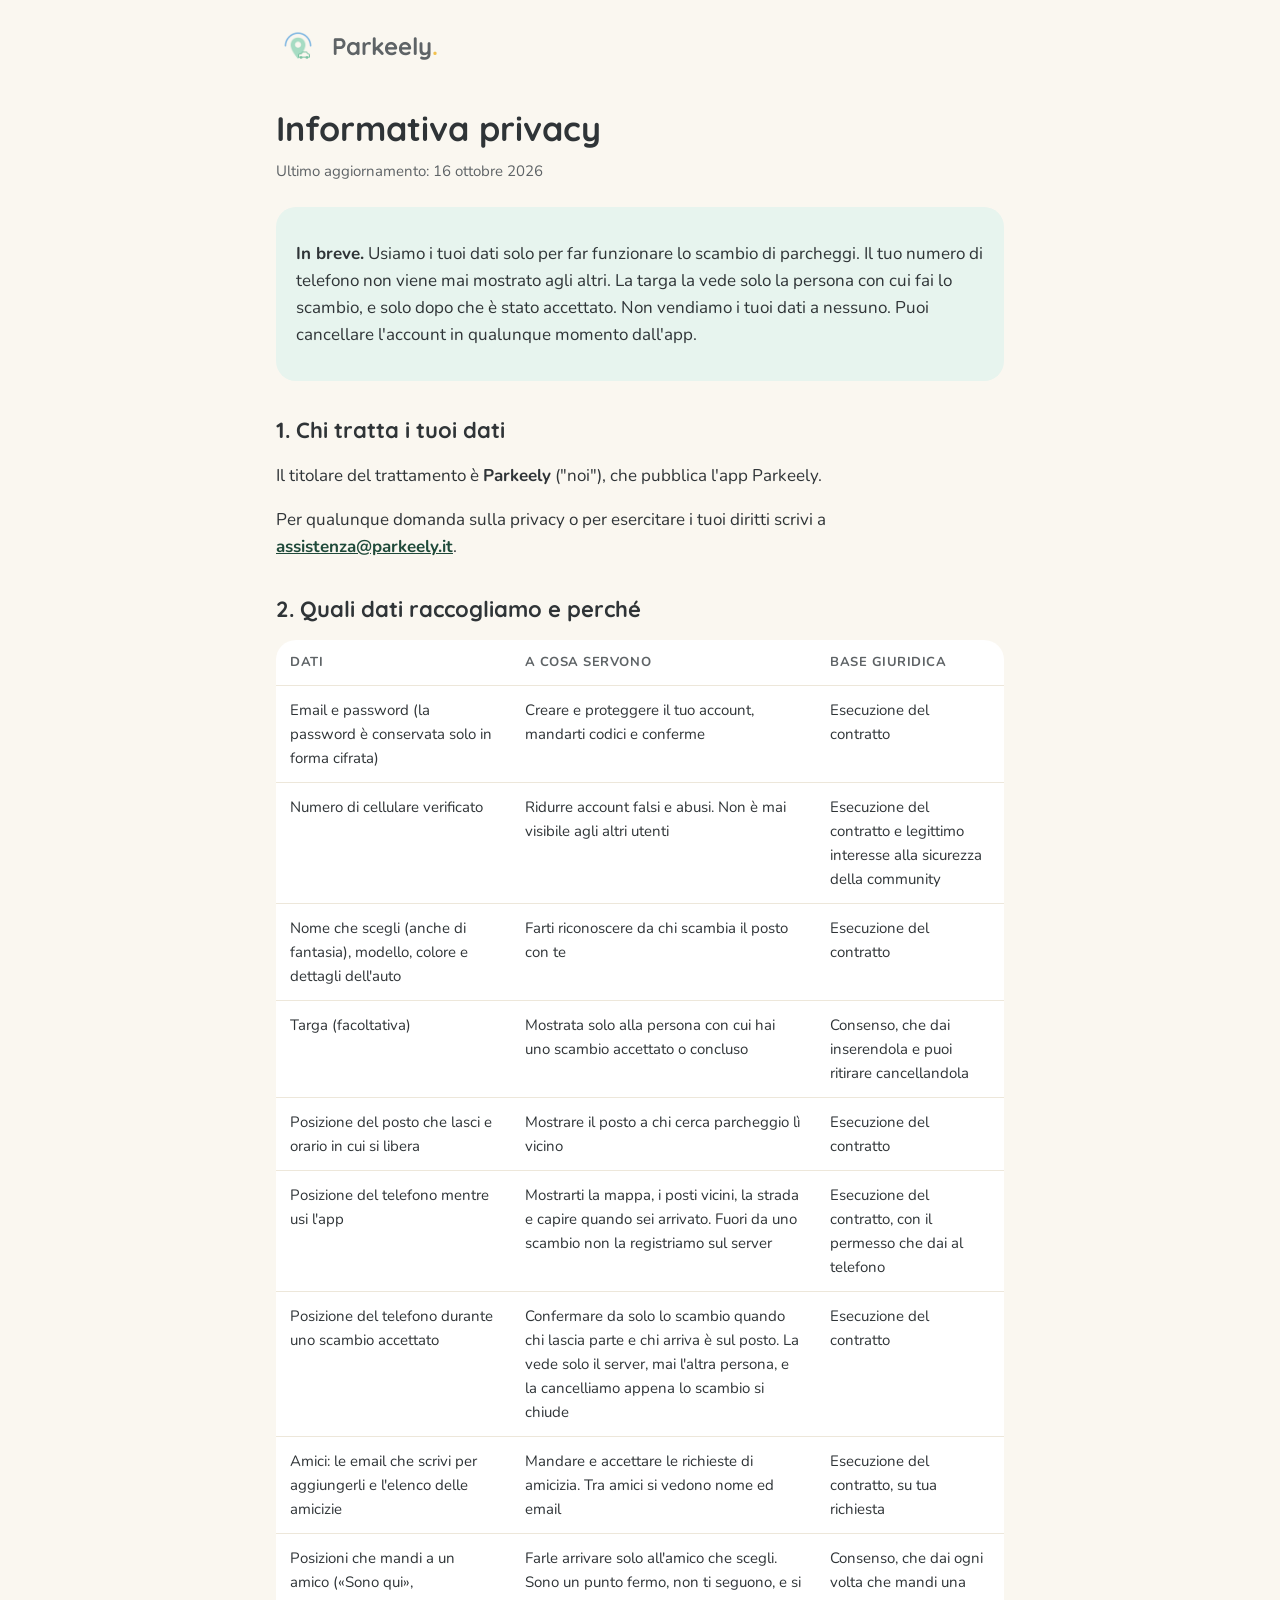
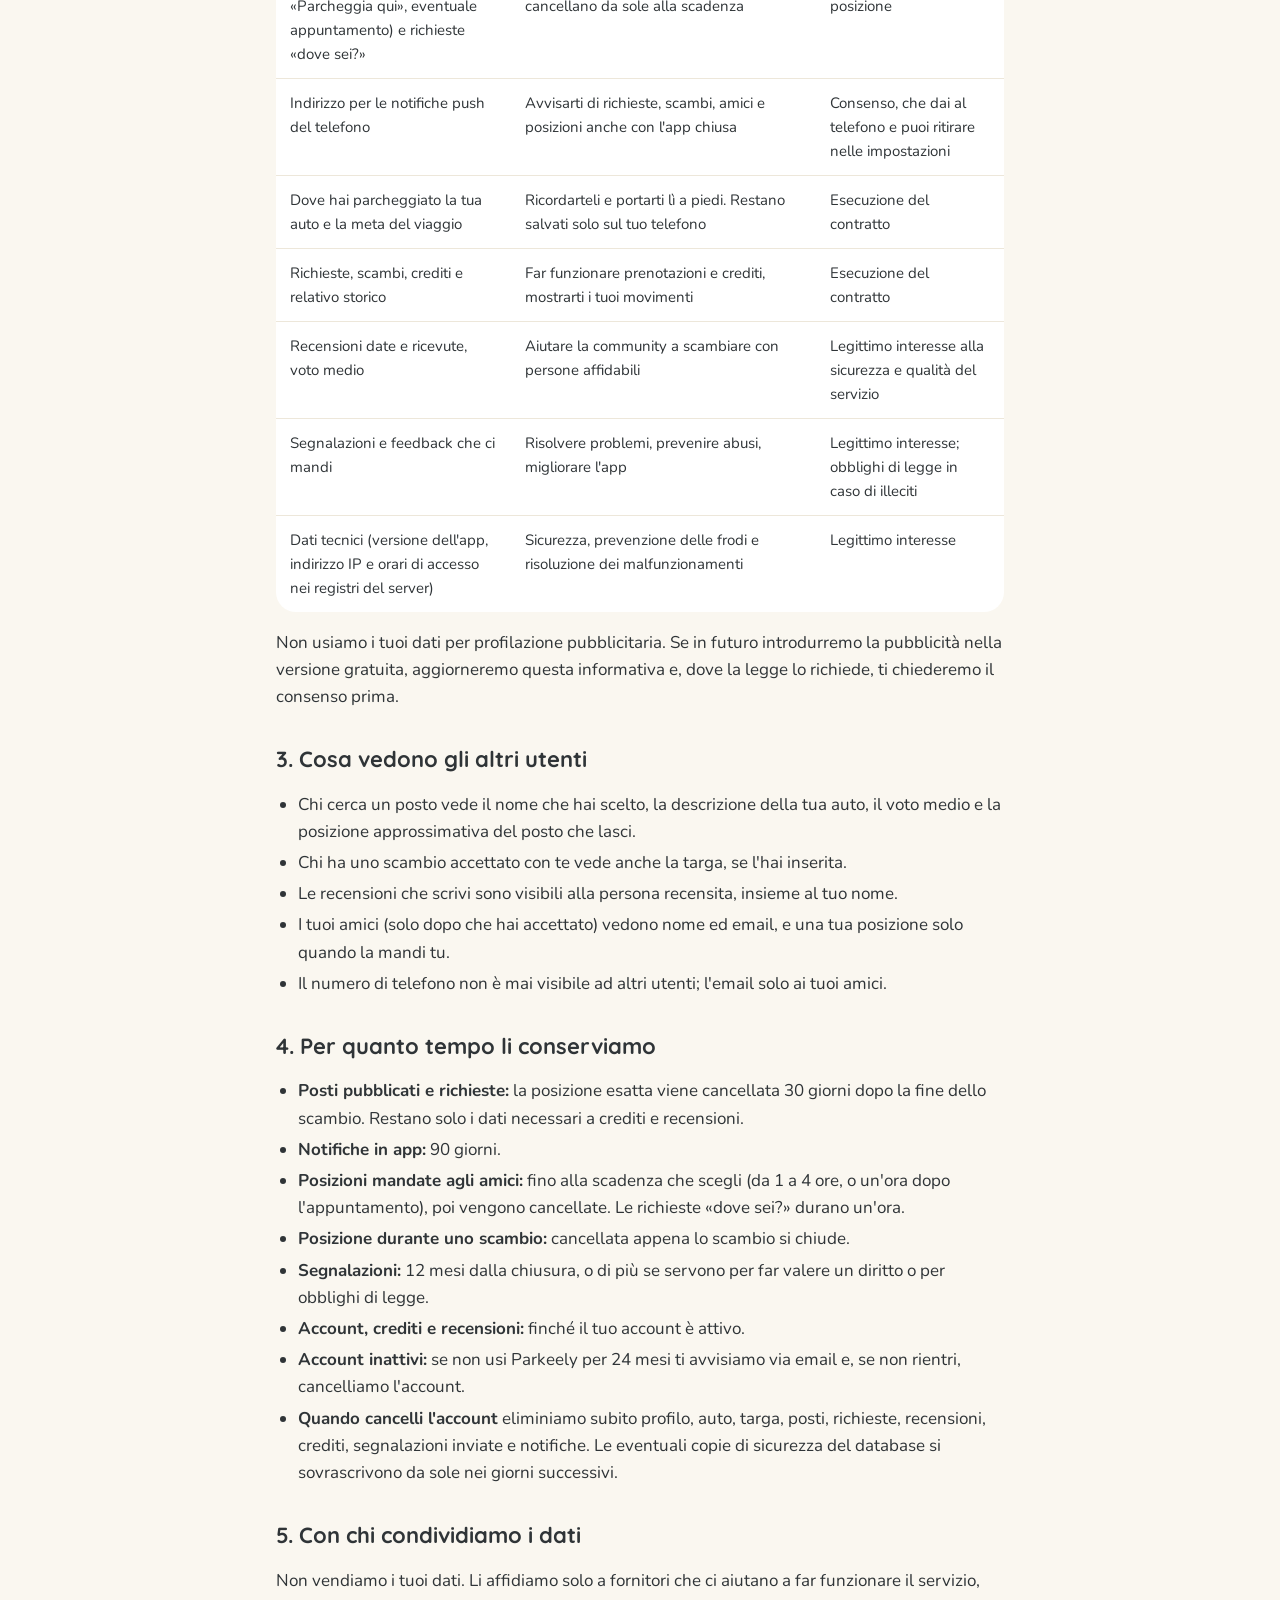
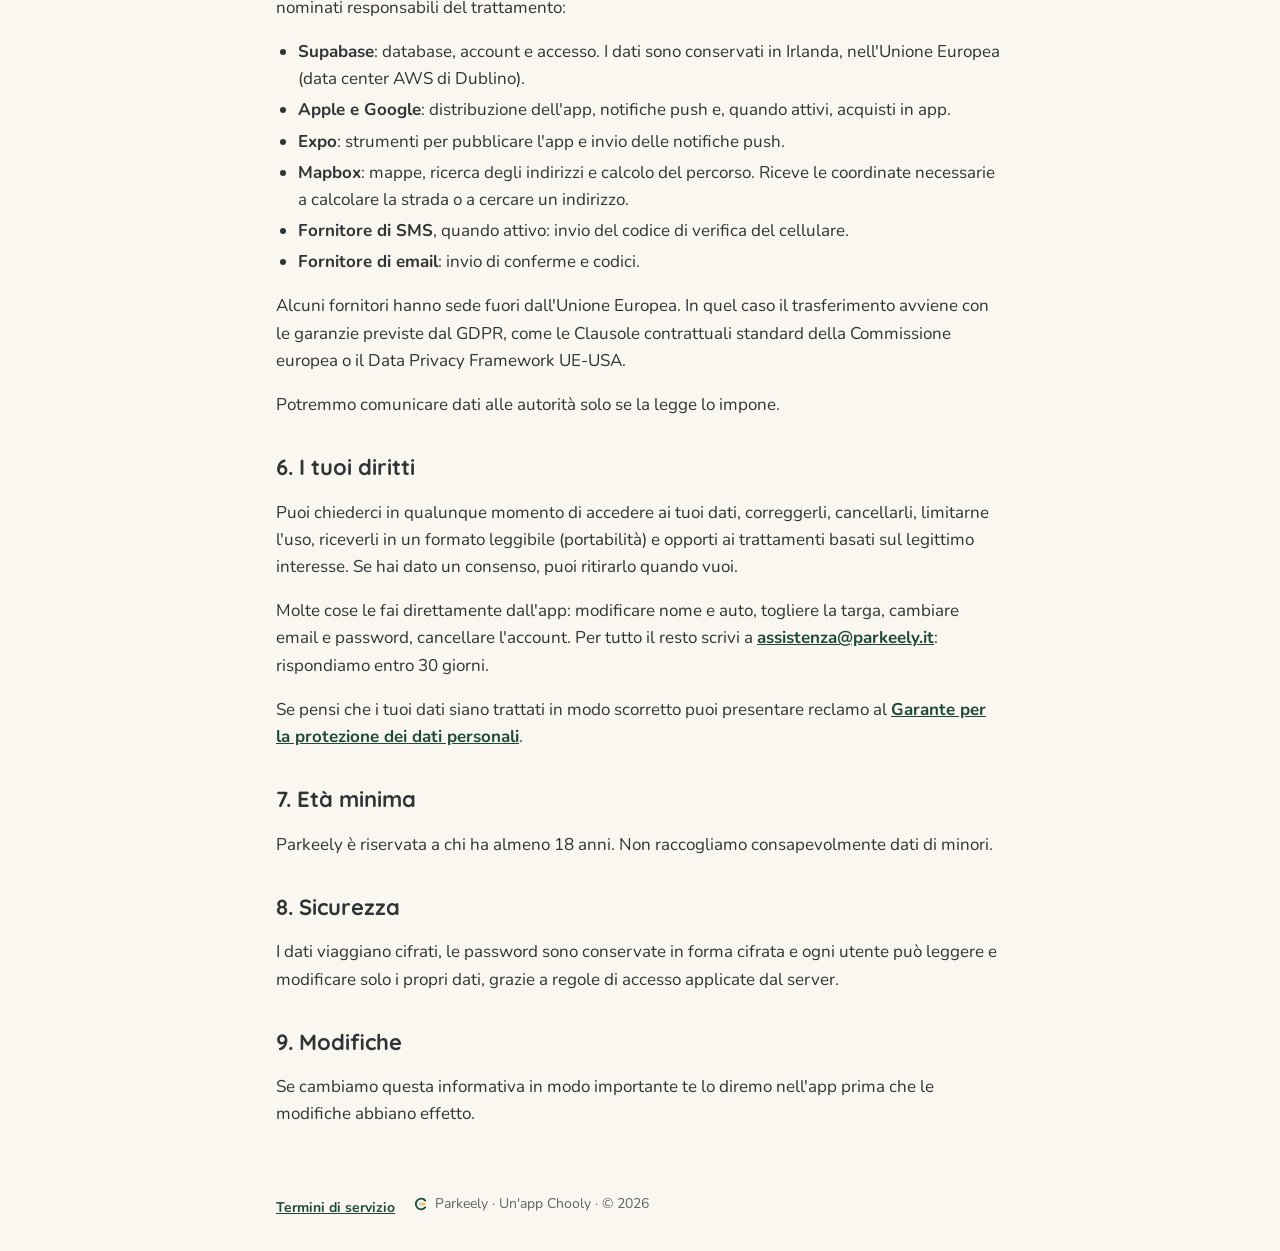
==== commit 4847a62c: "Privacy e termini: titolare Parkeely, amici, posizioni condivise, conferma automatica, notifiche pus" ====
--- a/privacy.html
+++ b/privacy.html
@@ -16,14 +16,14 @@
 </header>
 <main>
   <h1>Informativa privacy</h1>
-  <p class="meta">Ultimo aggiornamento: 14 ottobre 2026</p>
+  <p class="meta">Ultimo aggiornamento: 16 ottobre 2026</p>
 
   <div class="highlight">
     <p><strong>In breve.</strong> Usiamo i tuoi dati solo per far funzionare lo scambio di parcheggi. Il tuo numero di telefono non viene mai mostrato agli altri. La targa la vede solo la persona con cui fai lo scambio, e solo dopo che è stato accettato. Non vendiamo i tuoi dati a nessuno. Puoi cancellare l'account in qualunque momento dall'app.</p>
   </div>
 
   <h2>1. Chi tratta i tuoi dati</h2>
-  <p>Il titolare del trattamento è <strong>Domotty S.r.l.</strong>, con sede in Via Monsignor Cherchi 26, 09026 San Sperate (CA), Italia, P.IVA 04208000929, che pubblica l'app Parkeely ("noi").</p>
+  <p>Il titolare del trattamento è <strong>Parkeely</strong> ("noi"), che pubblica l'app Parkeely.</p>
   <p>Per qualunque domanda sulla privacy o per esercitare i tuoi diritti scrivi a <a href="mailto:assistenza@parkeely.it">assistenza@parkeely.it</a>.</p>
 
   <h2>2. Quali dati raccogliamo e perché</h2>
@@ -60,12 +60,32 @@
         </tr>
         <tr>
           <td>Posizione del telefono mentre usi l'app</td>
-          <td>Mostrarti la mappa, i posti vicini, la strada e capire quando sei arrivato. Non la registriamo sul server: sul server finisce solo la posizione dei posti che pubblichi</td>
+          <td>Mostrarti la mappa, i posti vicini, la strada e capire quando sei arrivato. Fuori da uno scambio non la registriamo sul server</td>
           <td>Esecuzione del contratto, con il permesso che dai al telefono</td>
         </tr>
         <tr>
-          <td>Dove hai parcheggiato la tua auto</td>
-          <td>Ricordartelo. Resta salvato solo sul tuo telefono</td>
+          <td>Posizione del telefono durante uno scambio accettato</td>
+          <td>Confermare da solo lo scambio quando chi lascia parte e chi arriva è sul posto. La vede solo il server, mai l'altra persona, e la cancelliamo appena lo scambio si chiude</td>
+          <td>Esecuzione del contratto</td>
+        </tr>
+        <tr>
+          <td>Amici: le email che scrivi per aggiungerli e l'elenco delle amicizie</td>
+          <td>Mandare e accettare le richieste di amicizia. Tra amici si vedono nome ed email</td>
+          <td>Esecuzione del contratto, su tua richiesta</td>
+        </tr>
+        <tr>
+          <td>Posizioni che mandi a un amico («Sono qui», «Parcheggia qui», eventuale appuntamento) e richieste «dove sei?»</td>
+          <td>Farle arrivare solo all'amico che scegli. Sono un punto fermo, non ti seguono, e si cancellano da sole alla scadenza</td>
+          <td>Consenso, che dai ogni volta che mandi una posizione</td>
+        </tr>
+        <tr>
+          <td>Indirizzo per le notifiche push del telefono</td>
+          <td>Avvisarti di richieste, scambi, amici e posizioni anche con l'app chiusa</td>
+          <td>Consenso, che dai al telefono e puoi ritirare nelle impostazioni</td>
+        </tr>
+        <tr>
+          <td>Dove hai parcheggiato la tua auto e la meta del viaggio</td>
+          <td>Ricordarteli e portarti lì a piedi. Restano salvati solo sul tuo telefono</td>
           <td>Esecuzione del contratto</td>
         </tr>
         <tr>
@@ -98,13 +118,16 @@
     <li>Chi cerca un posto vede il nome che hai scelto, la descrizione della tua auto, il voto medio e la posizione approssimativa del posto che lasci.</li>
     <li>Chi ha uno scambio accettato con te vede anche la targa, se l'hai inserita.</li>
     <li>Le recensioni che scrivi sono visibili alla persona recensita, insieme al tuo nome.</li>
-    <li>Email e numero di telefono non sono mai visibili ad altri utenti.</li>
+    <li>I tuoi amici (solo dopo che hai accettato) vedono nome ed email, e una tua posizione solo quando la mandi tu.</li>
+    <li>Il numero di telefono non è mai visibile ad altri utenti; l'email solo ai tuoi amici.</li>
   </ul>
 
   <h2>4. Per quanto tempo li conserviamo</h2>
   <ul>
     <li><strong>Posti pubblicati e richieste:</strong> la posizione esatta viene cancellata 30 giorni dopo la fine dello scambio. Restano solo i dati necessari a crediti e recensioni.</li>
     <li><strong>Notifiche in app:</strong> 90 giorni.</li>
+    <li><strong>Posizioni mandate agli amici:</strong> fino alla scadenza che scegli (da 1 a 4 ore, o un'ora dopo l'appuntamento), poi vengono cancellate. Le richieste «dove sei?» durano un'ora.</li>
+    <li><strong>Posizione durante uno scambio:</strong> cancellata appena lo scambio si chiude.</li>
     <li><strong>Segnalazioni:</strong> 12 mesi dalla chiusura, o di più se servono per far valere un diritto o per obblighi di legge.</li>
     <li><strong>Account, crediti e recensioni:</strong> finché il tuo account è attivo.</li>
     <li><strong>Account inattivi:</strong> se non usi Parkeely per 24 mesi ti avvisiamo via email e, se non rientri, cancelliamo l'account.</li>
@@ -115,9 +138,9 @@
   <p>Non vendiamo i tuoi dati. Li affidiamo solo a fornitori che ci aiutano a far funzionare il servizio, nominati responsabili del trattamento:</p>
   <ul>
     <li><strong>Supabase</strong>: database, account e accesso. I dati sono conservati in Irlanda, nell'Unione Europea (data center AWS di Dublino).</li>
-    <li><strong>Apple e Google</strong>: distribuzione dell'app e, quando attive, notifiche push e acquisti in app.</li>
-    <li><strong>Expo</strong>: strumenti per pubblicare l'app e i suoi aggiornamenti.</li>
-    <li><strong>Mapbox</strong>, quando attivo: mappe e calcolo del percorso. Riceve le coordinate necessarie a calcolare la strada.</li>
+    <li><strong>Apple e Google</strong>: distribuzione dell'app, notifiche push e, quando attivi, acquisti in app.</li>
+    <li><strong>Expo</strong>: strumenti per pubblicare l'app e invio delle notifiche push.</li>
+    <li><strong>Mapbox</strong>: mappe, ricerca degli indirizzi e calcolo del percorso. Riceve le coordinate necessarie a calcolare la strada o a cercare un indirizzo.</li>
     <li><strong>Fornitore di SMS</strong>, quando attivo: invio del codice di verifica del cellulare.</li>
     <li><strong>Fornitore di email</strong>: invio di conferme e codici.</li>
   </ul>
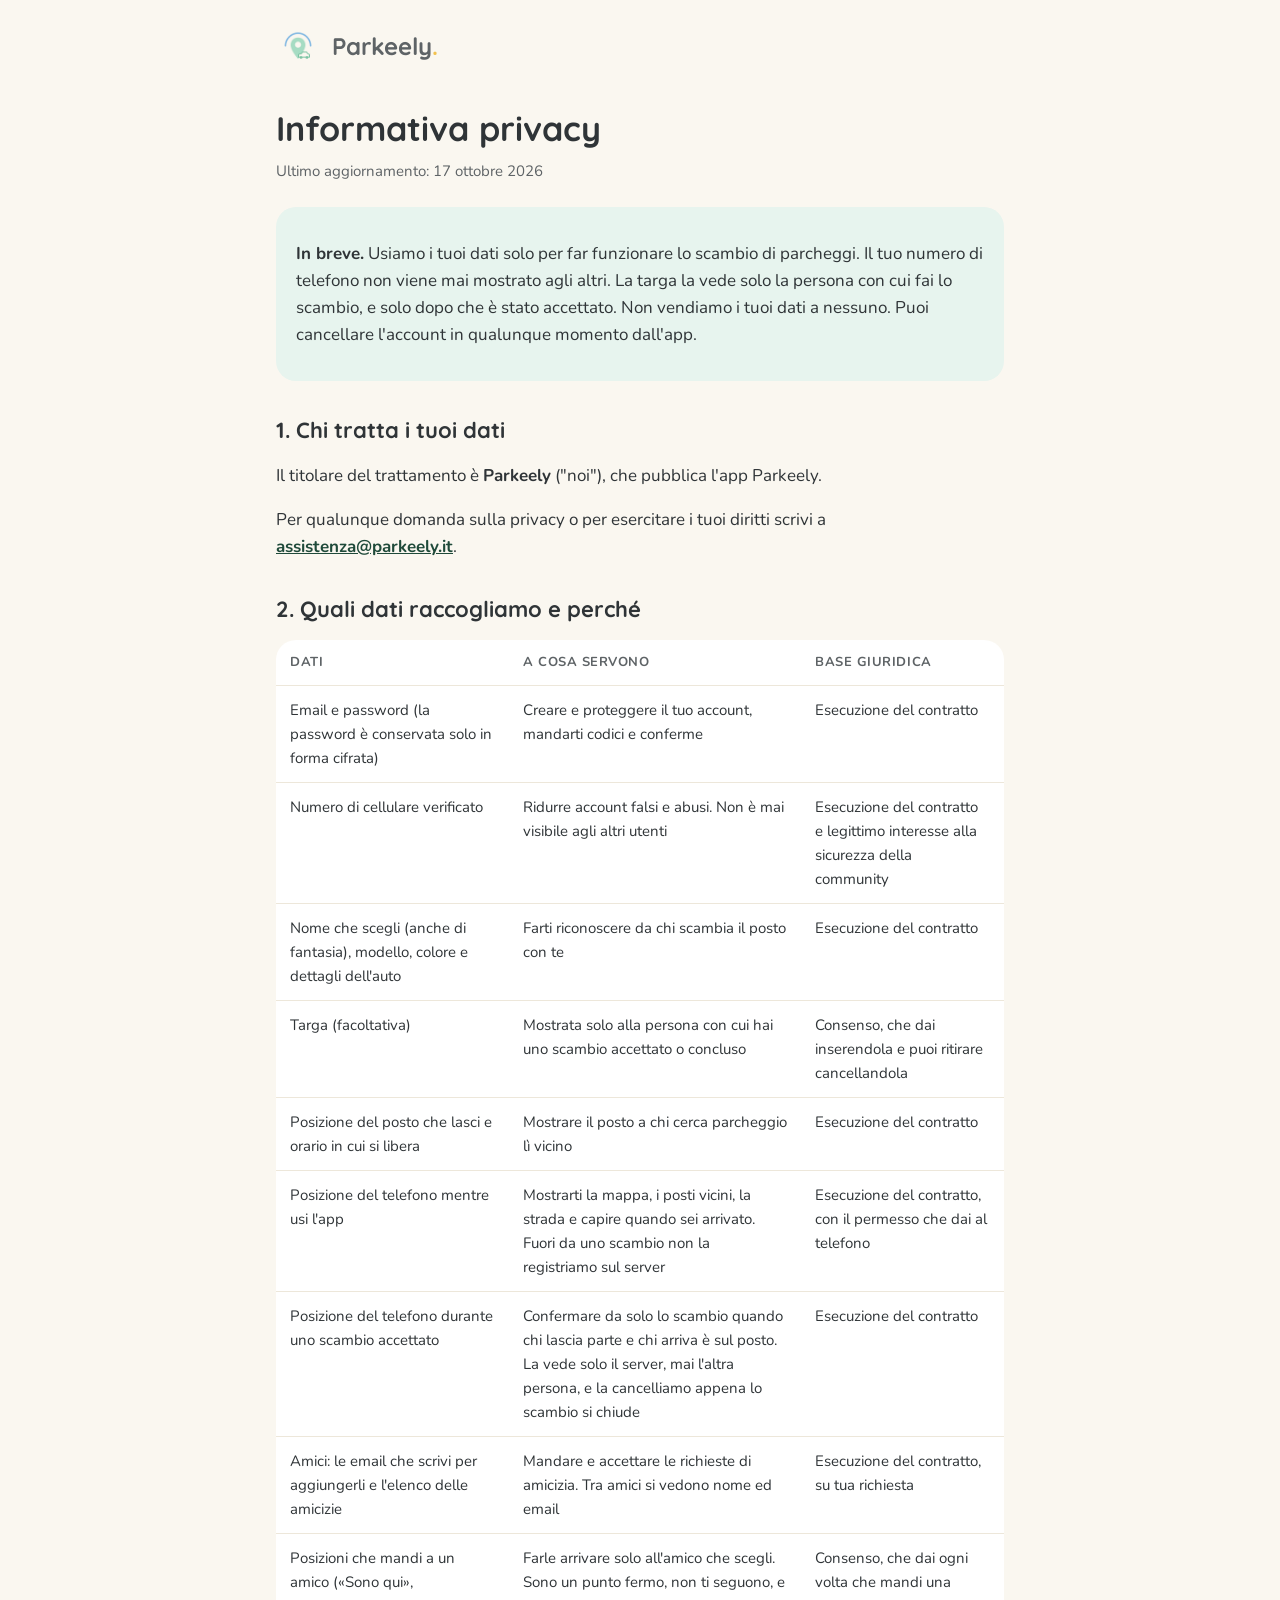
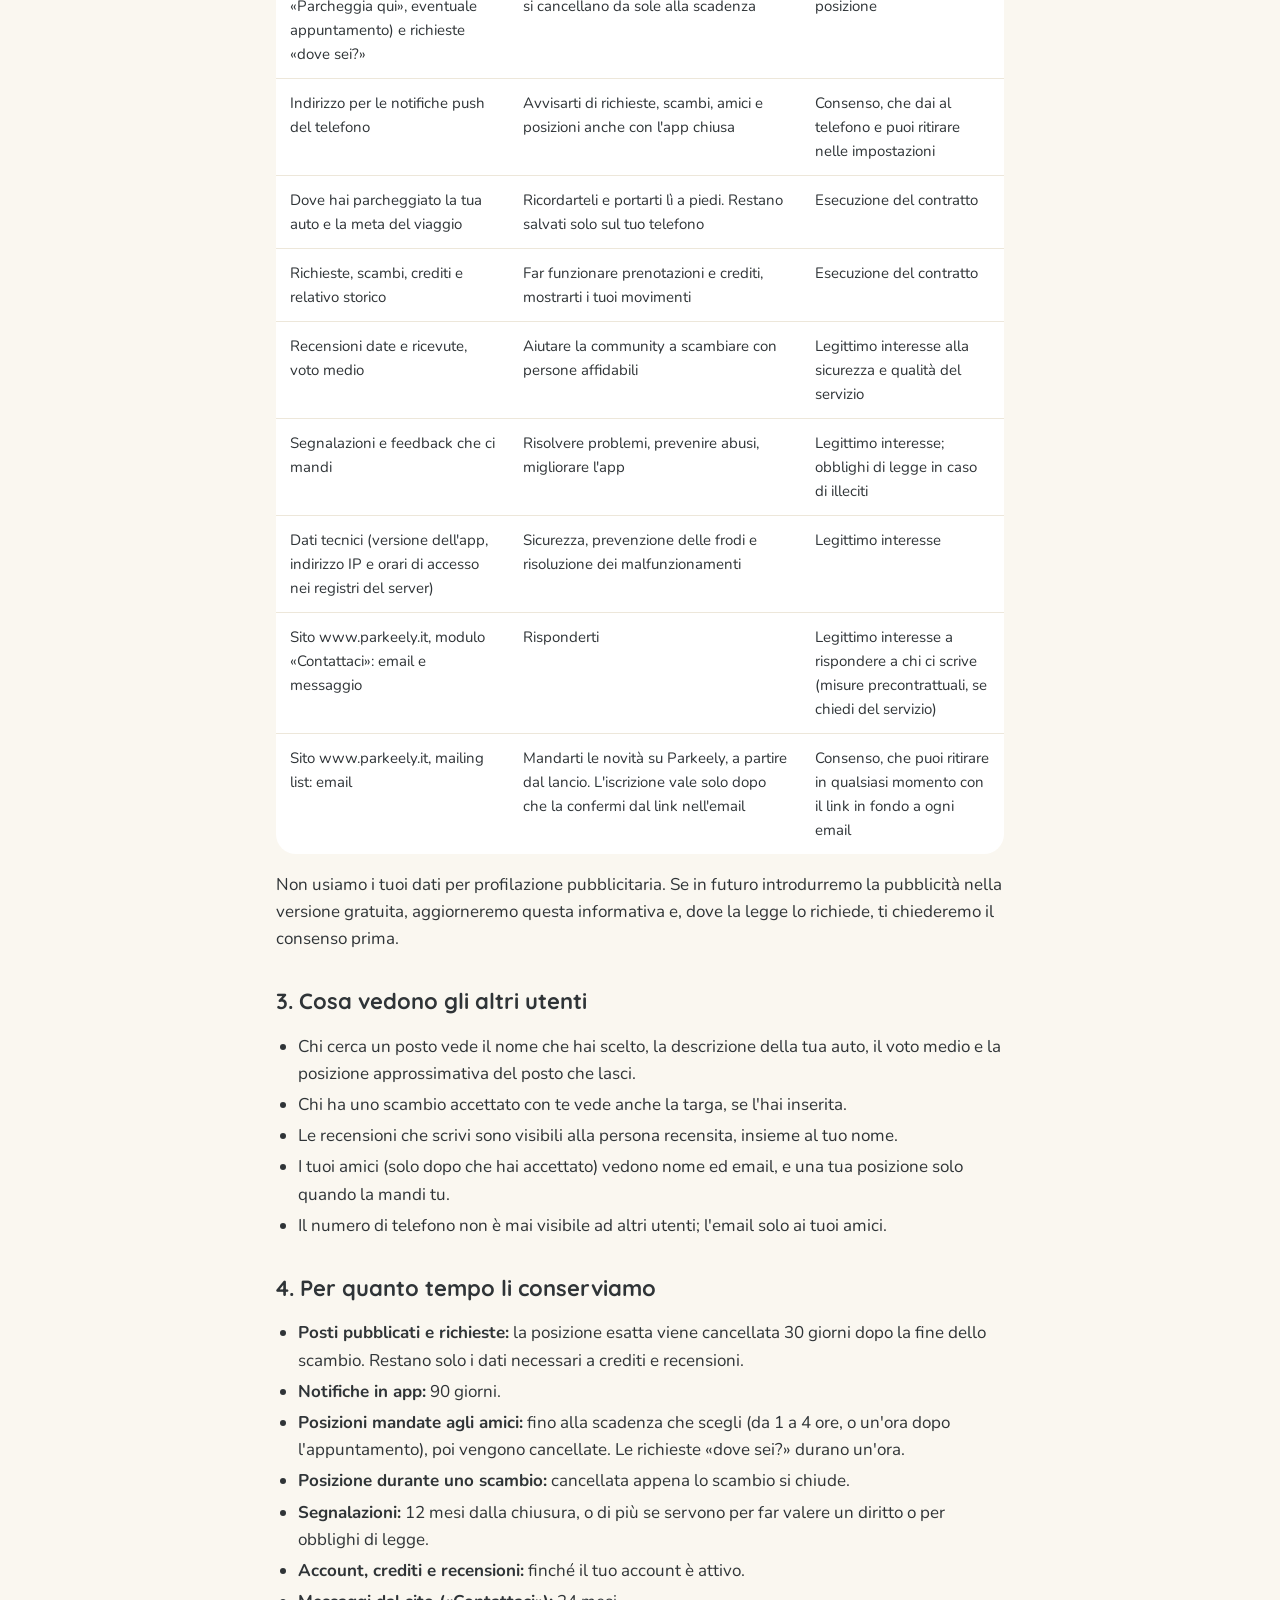
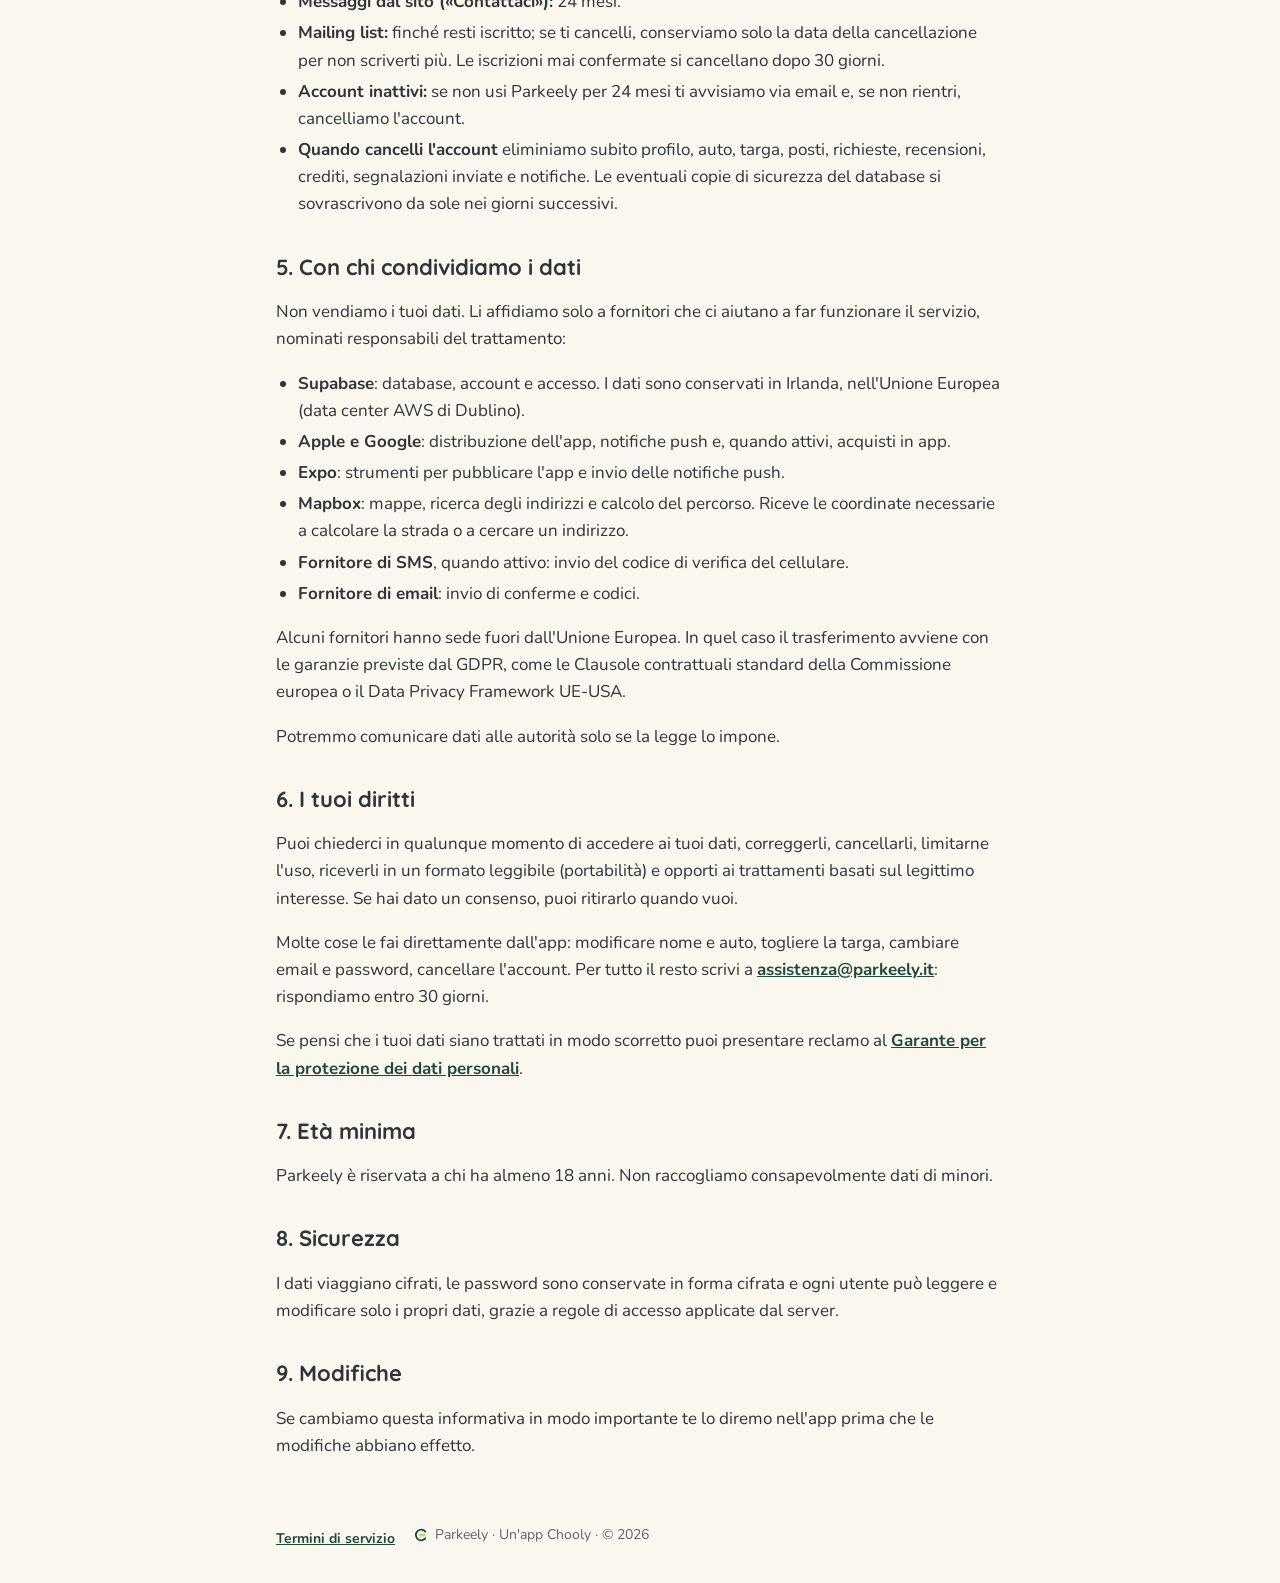
==== commit a26896b2: "Nuova home page teaser a scorrimento, moduli Contattaci e mailing list, pagina di conferma iscrizion" ====
--- a/privacy.html
+++ b/privacy.html
@@ -16,7 +16,7 @@
 </header>
 <main>
   <h1>Informativa privacy</h1>
-  <p class="meta">Ultimo aggiornamento: 16 ottobre 2026</p>
+  <p class="meta">Ultimo aggiornamento: 17 ottobre 2026</p>
 
   <div class="highlight">
     <p><strong>In breve.</strong> Usiamo i tuoi dati solo per far funzionare lo scambio di parcheggi. Il tuo numero di telefono non viene mai mostrato agli altri. La targa la vede solo la persona con cui fai lo scambio, e solo dopo che è stato accettato. Non vendiamo i tuoi dati a nessuno. Puoi cancellare l'account in qualunque momento dall'app.</p>
@@ -108,6 +108,16 @@
           <td>Sicurezza, prevenzione delle frodi e risoluzione dei malfunzionamenti</td>
           <td>Legittimo interesse</td>
         </tr>
+        <tr>
+          <td>Sito www.parkeely.it, modulo «Contattaci»: email e messaggio</td>
+          <td>Risponderti</td>
+          <td>Legittimo interesse a rispondere a chi ci scrive (misure precontrattuali, se chiedi del servizio)</td>
+        </tr>
+        <tr>
+          <td>Sito www.parkeely.it, mailing list: email</td>
+          <td>Mandarti le novità su Parkeely, a partire dal lancio. L'iscrizione vale solo dopo che la confermi dal link nell'email</td>
+          <td>Consenso, che puoi ritirare in qualsiasi momento con il link in fondo a ogni email</td>
+        </tr>
       </tbody>
     </table>
   </div>
@@ -130,6 +140,8 @@
     <li><strong>Posizione durante uno scambio:</strong> cancellata appena lo scambio si chiude.</li>
     <li><strong>Segnalazioni:</strong> 12 mesi dalla chiusura, o di più se servono per far valere un diritto o per obblighi di legge.</li>
     <li><strong>Account, crediti e recensioni:</strong> finché il tuo account è attivo.</li>
+    <li><strong>Messaggi dal sito («Contattaci»):</strong> 24 mesi.</li>
+    <li><strong>Mailing list:</strong> finché resti iscritto; se ti cancelli, conserviamo solo la data della cancellazione per non scriverti più. Le iscrizioni mai confermate si cancellano dopo 30 giorni.</li>
     <li><strong>Account inattivi:</strong> se non usi Parkeely per 24 mesi ti avvisiamo via email e, se non rientri, cancelliamo l'account.</li>
     <li><strong>Quando cancelli l'account</strong> eliminiamo subito profilo, auto, targa, posti, richieste, recensioni, crediti, segnalazioni inviate e notifiche. Le eventuali copie di sicurezza del database si sovrascrivono da sole nei giorni successivi.</li>
   </ul>
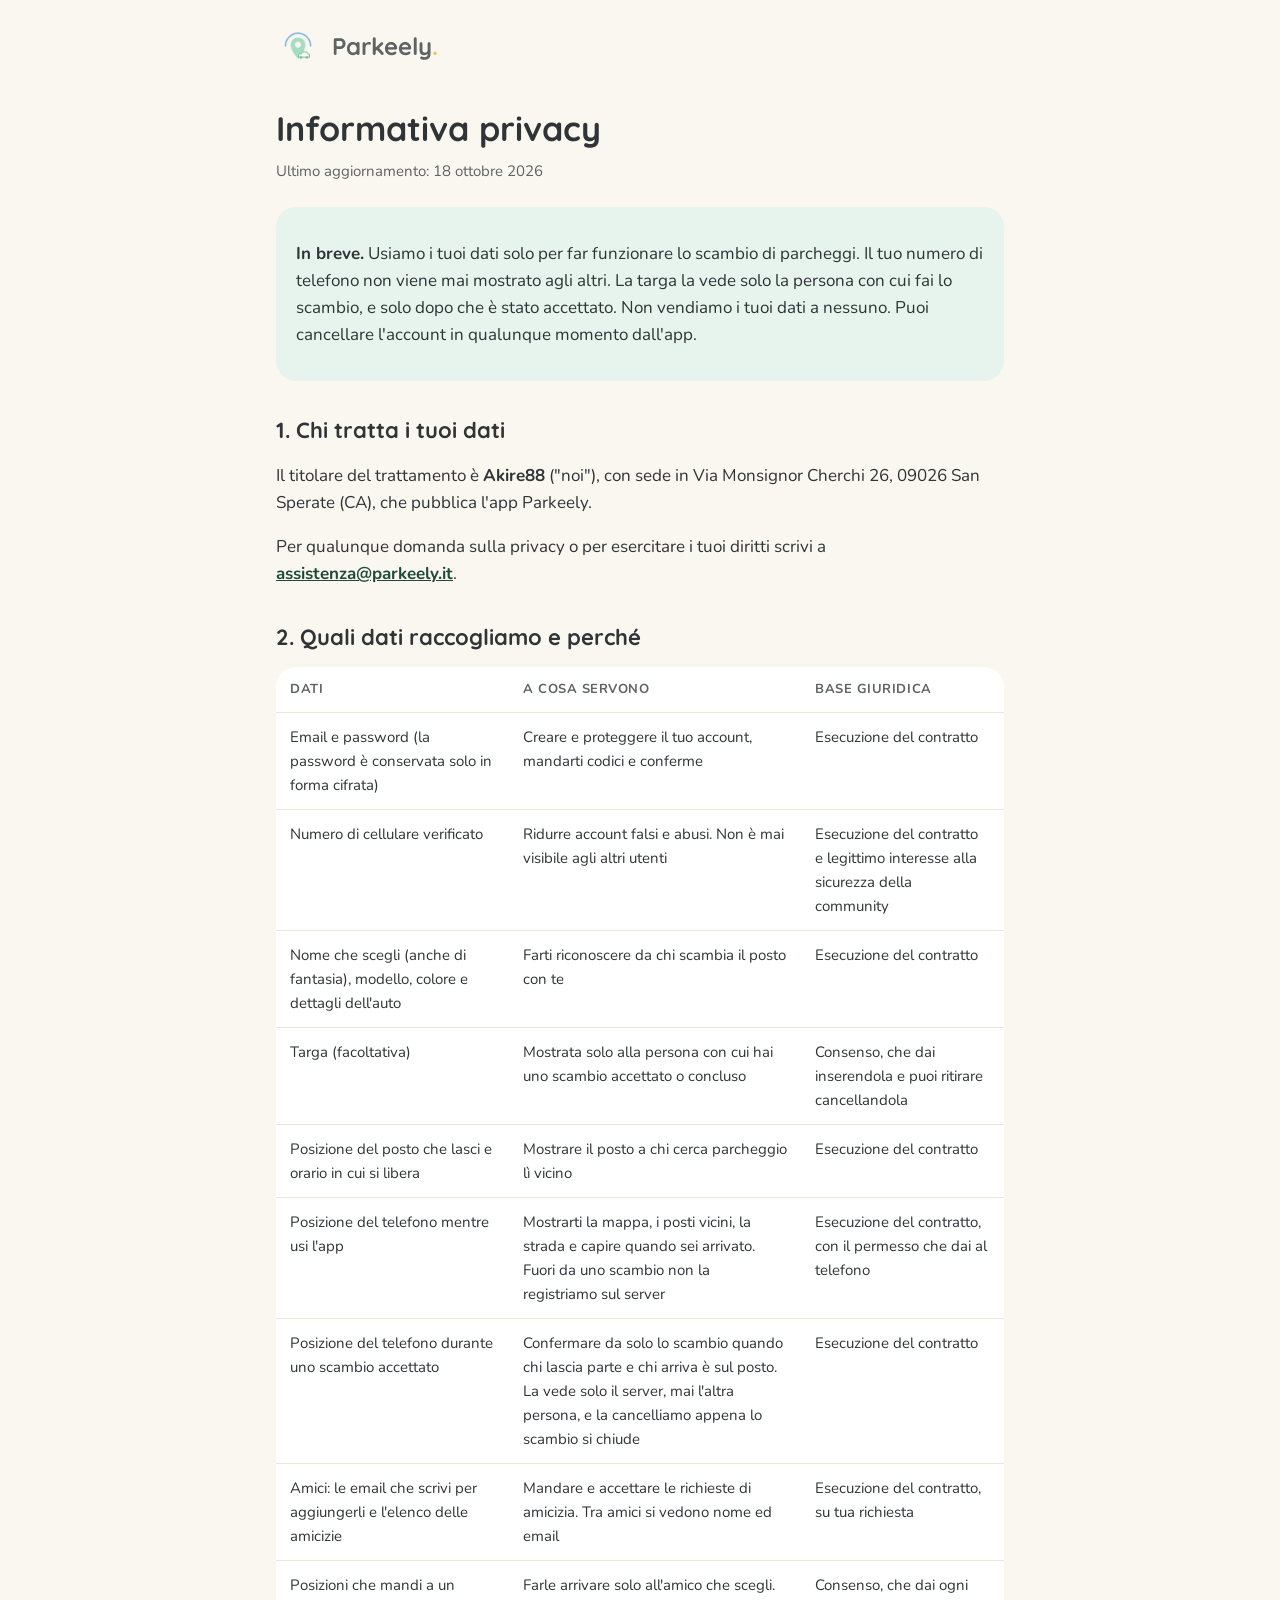
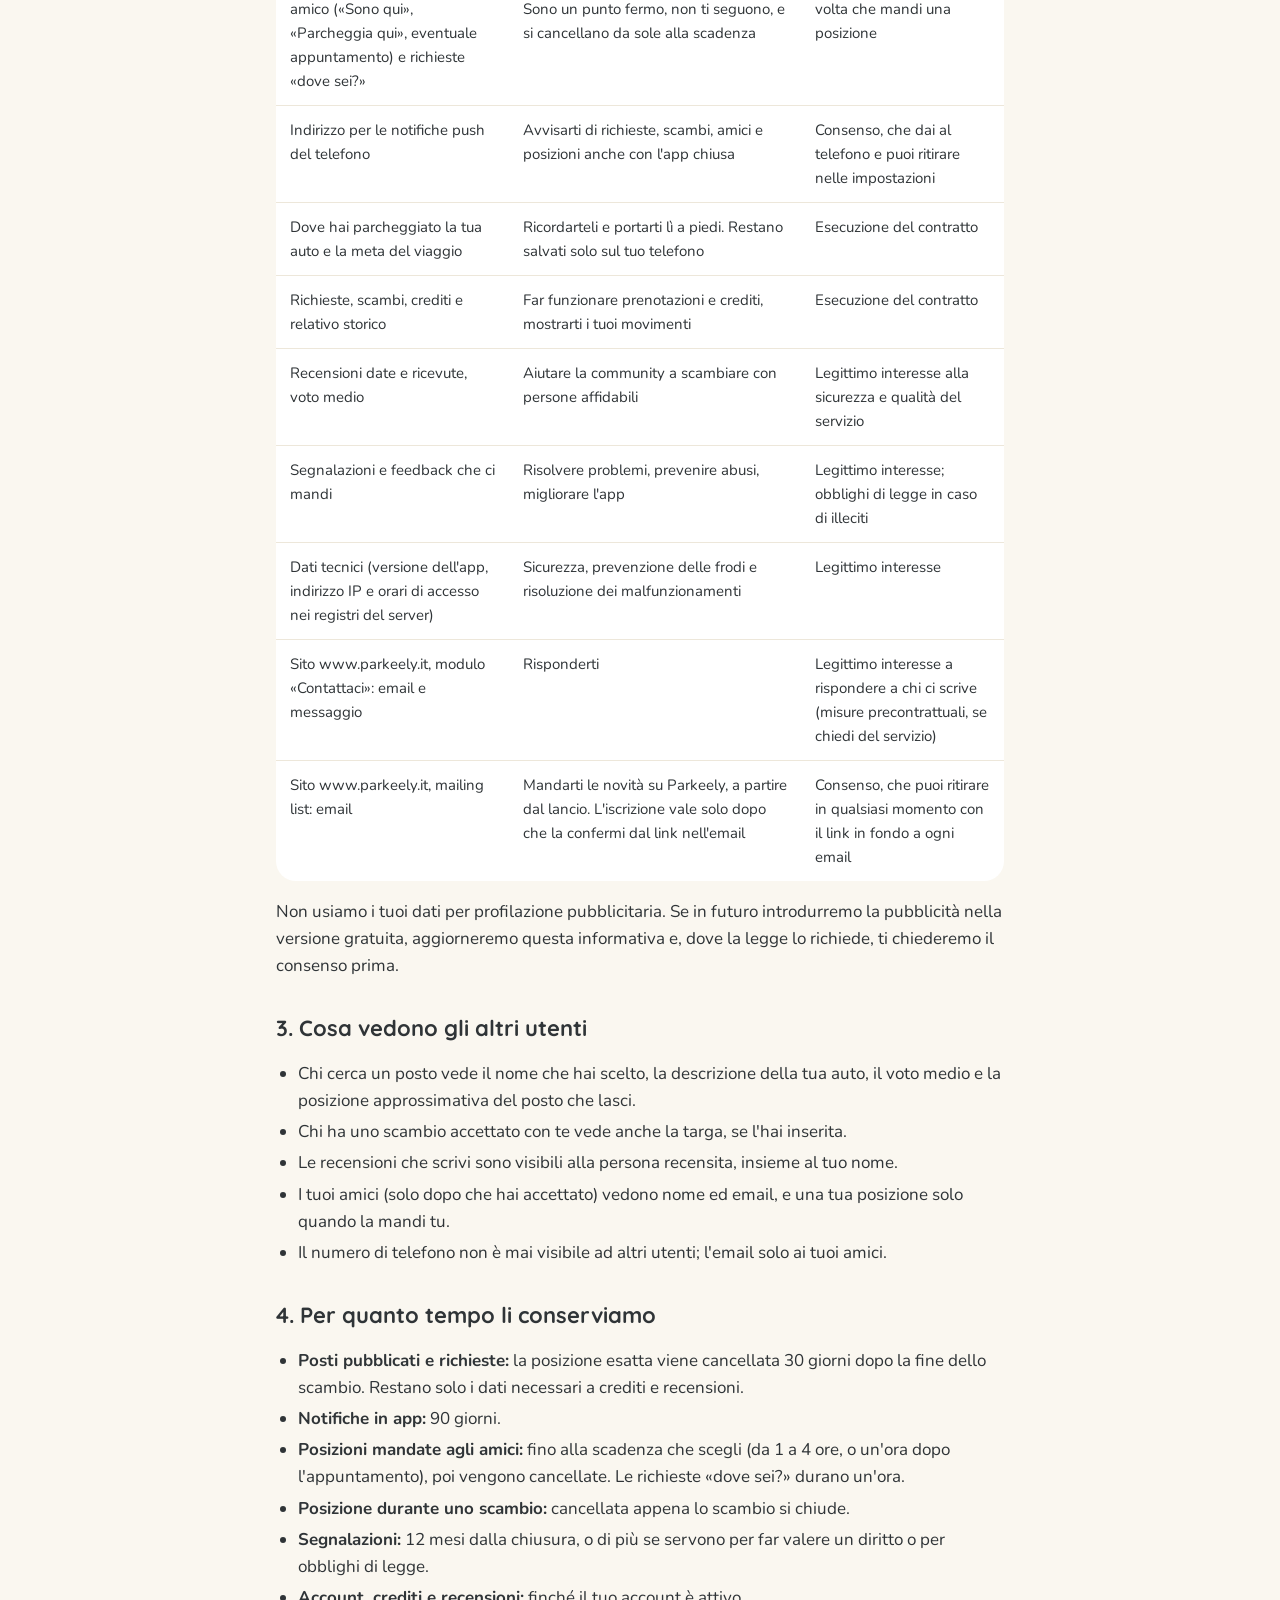
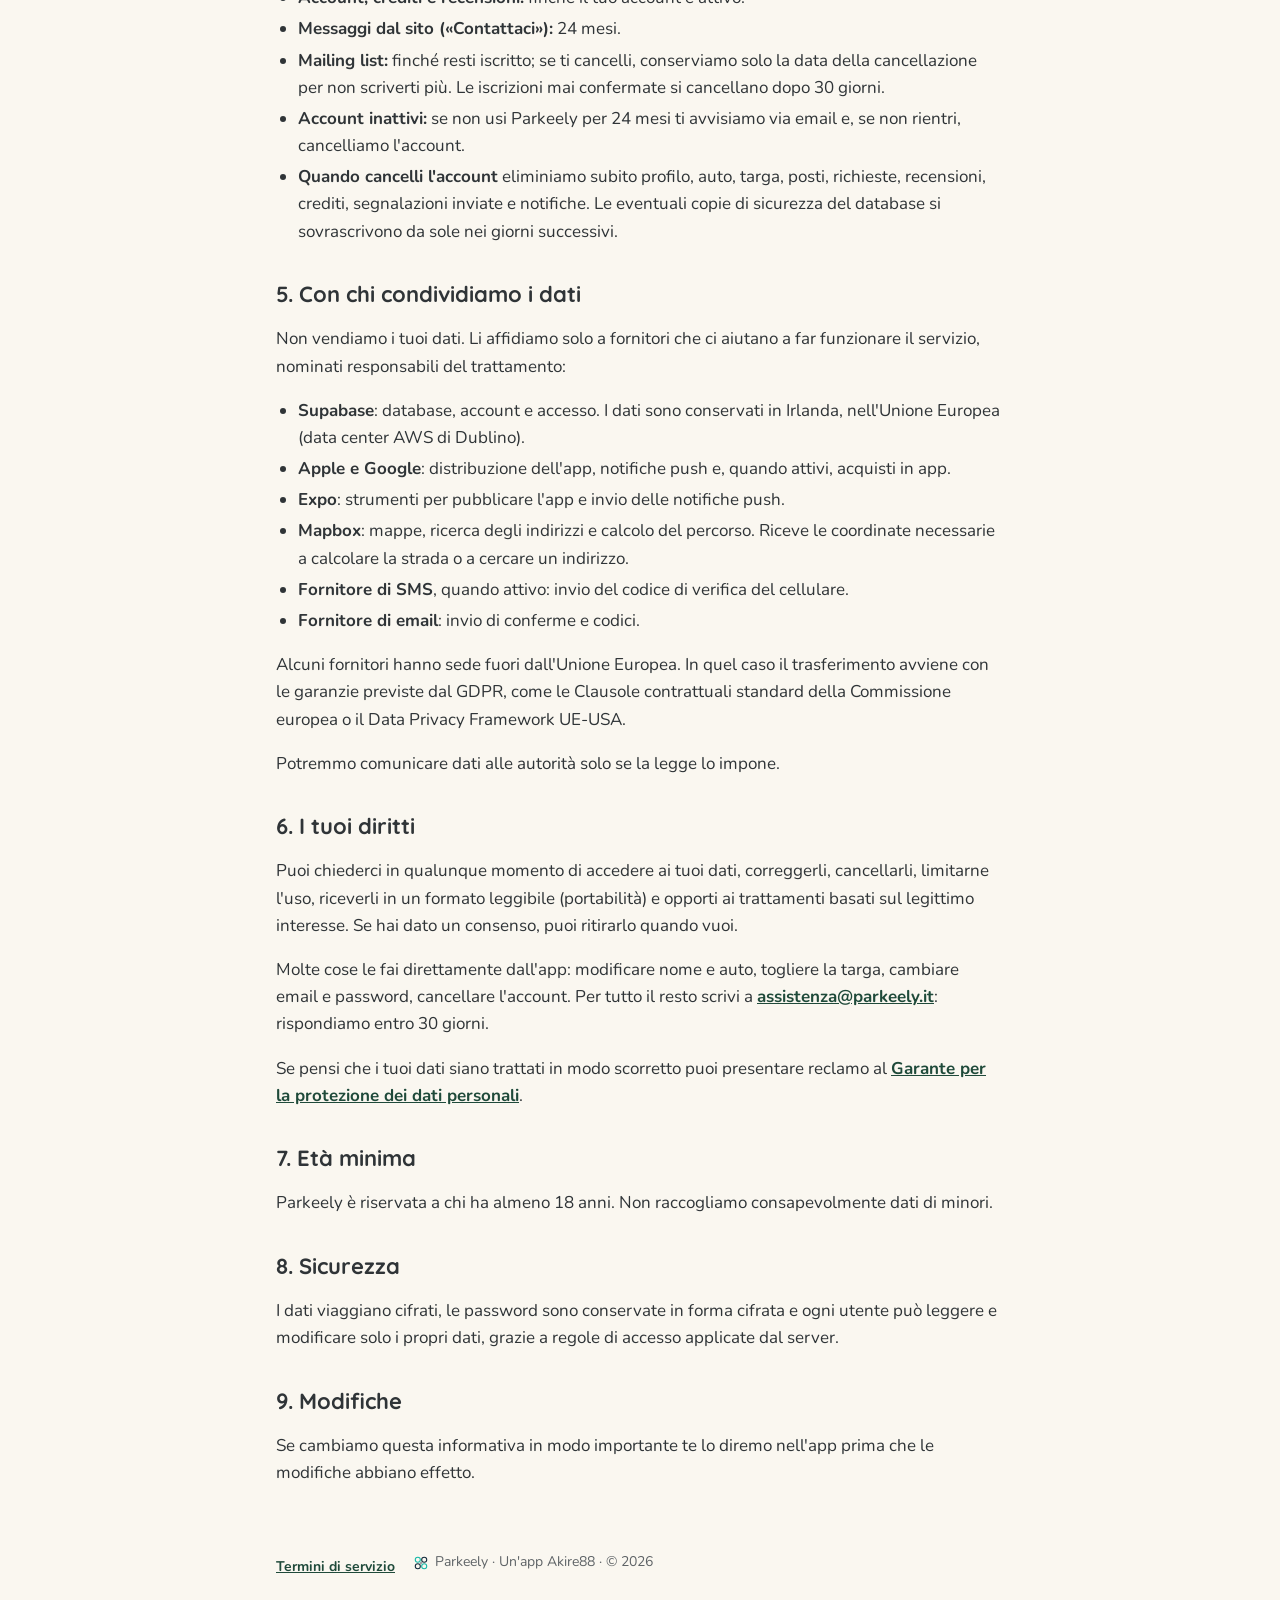
==== commit f61cbaed: "Firma e titolare: Parkeely è un'app Akire88 (logo, piè di pagina, email, privacy e termini con la se" ====
--- a/privacy.html
+++ b/privacy.html
@@ -16,14 +16,14 @@
 </header>
 <main>
   <h1>Informativa privacy</h1>
-  <p class="meta">Ultimo aggiornamento: 17 ottobre 2026</p>
+  <p class="meta">Ultimo aggiornamento: 18 ottobre 2026</p>
 
   <div class="highlight">
     <p><strong>In breve.</strong> Usiamo i tuoi dati solo per far funzionare lo scambio di parcheggi. Il tuo numero di telefono non viene mai mostrato agli altri. La targa la vede solo la persona con cui fai lo scambio, e solo dopo che è stato accettato. Non vendiamo i tuoi dati a nessuno. Puoi cancellare l'account in qualunque momento dall'app.</p>
   </div>
 
   <h2>1. Chi tratta i tuoi dati</h2>
-  <p>Il titolare del trattamento è <strong>Parkeely</strong> ("noi"), che pubblica l'app Parkeely.</p>
+  <p>Il titolare del trattamento è <strong>Akire88</strong> ("noi"), con sede in Via Monsignor Cherchi 26, 09026 San Sperate (CA), che pubblica l'app Parkeely.</p>
   <p>Per qualunque domanda sulla privacy o per esercitare i tuoi diritti scrivi a <a href="mailto:assistenza@parkeely.it">assistenza@parkeely.it</a>.</p>
 
   <h2>2. Quali dati raccogliamo e perché</h2>
@@ -175,7 +175,7 @@
 </main>
 <footer class="foot">
   <a href="termini.html">Termini di servizio</a>
-  <span class="by"><img src="chooly.svg" alt="" width="16" height="16">Parkeely · Un'app Chooly · © 2026</span>
+  <span class="by"><img src="akire88.svg" alt="" width="16" height="16">Parkeely · Un'app Akire88 · © 2026</span>
 </footer>
 </body>
 </html>
--- a/style.css
+++ b/style.css
@@ -230,6 +230,6 @@
   }
 }
 
-/* Firma Chooly nel piè di pagina */
+/* Firma Akire88 nel piè di pagina */
 .by { display: inline-flex; align-items: center; gap: 6px; }
 .by img { width: 16px; height: 16px; }
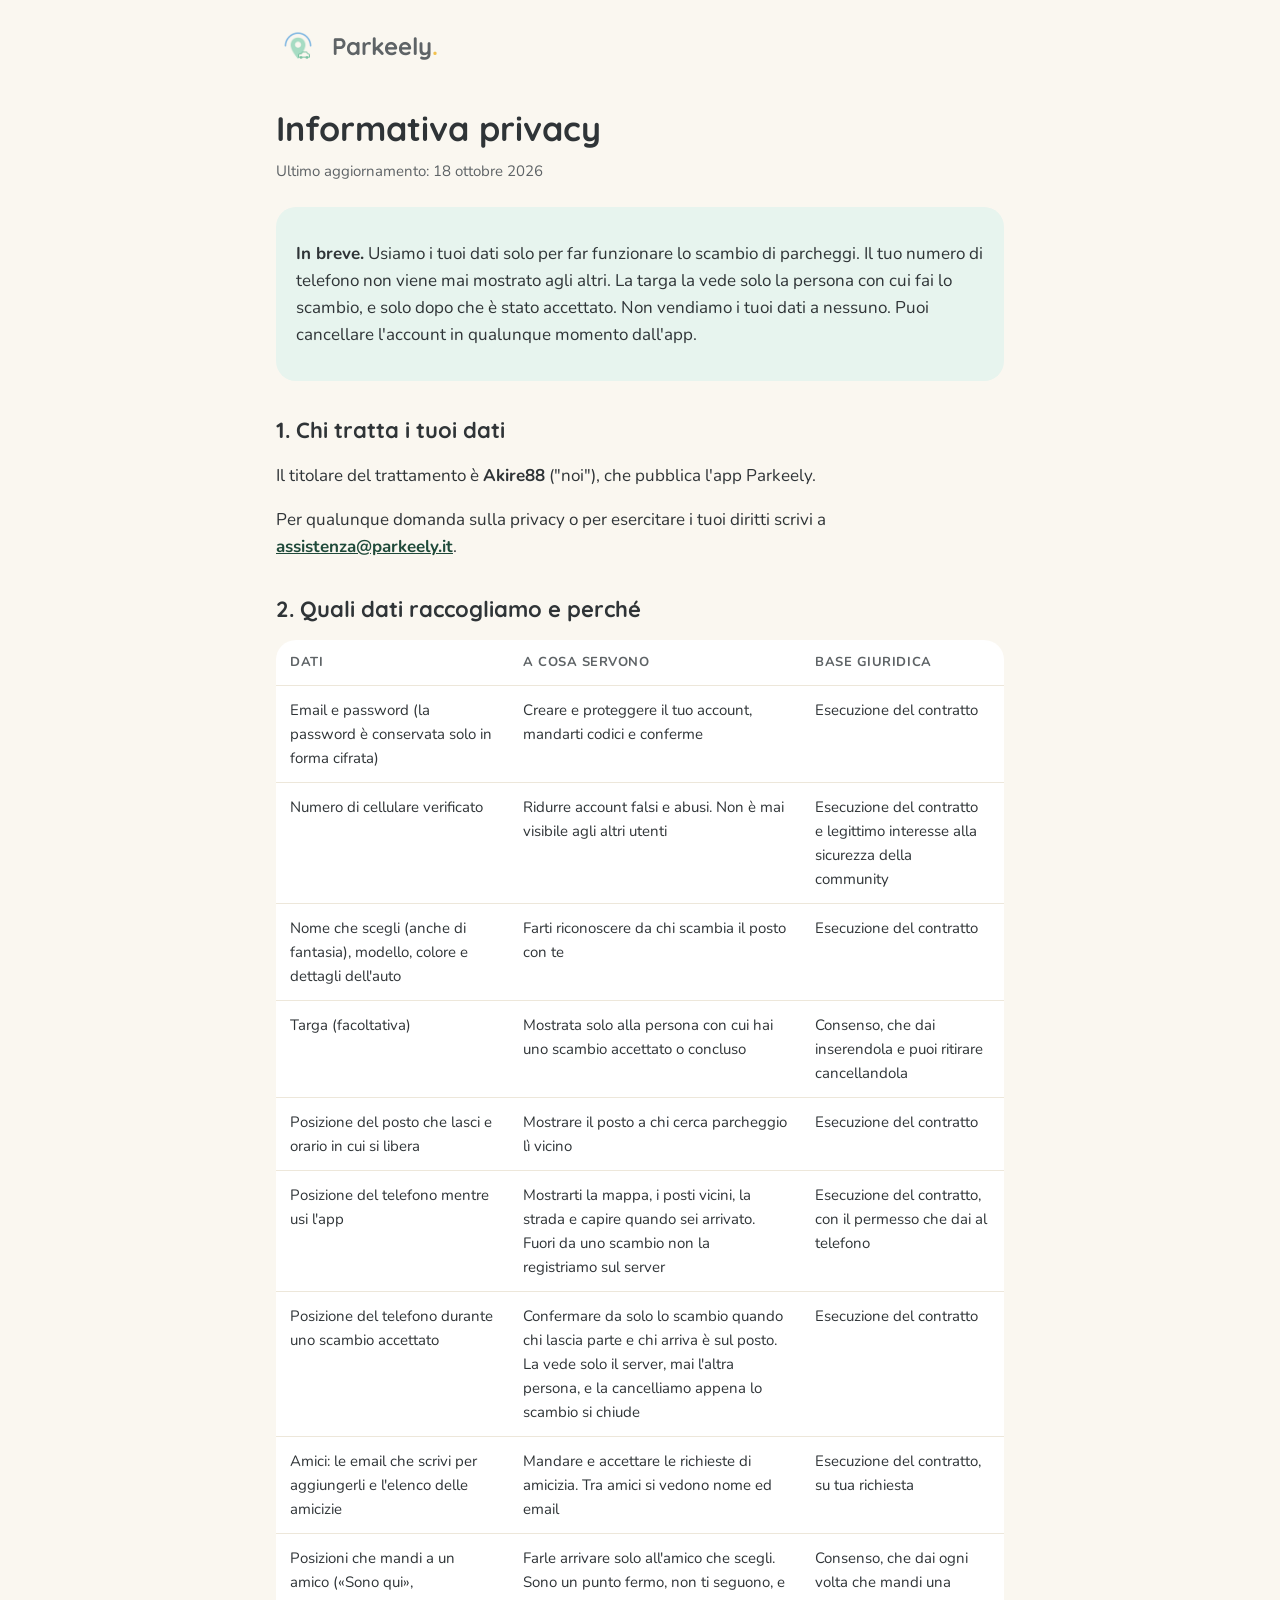
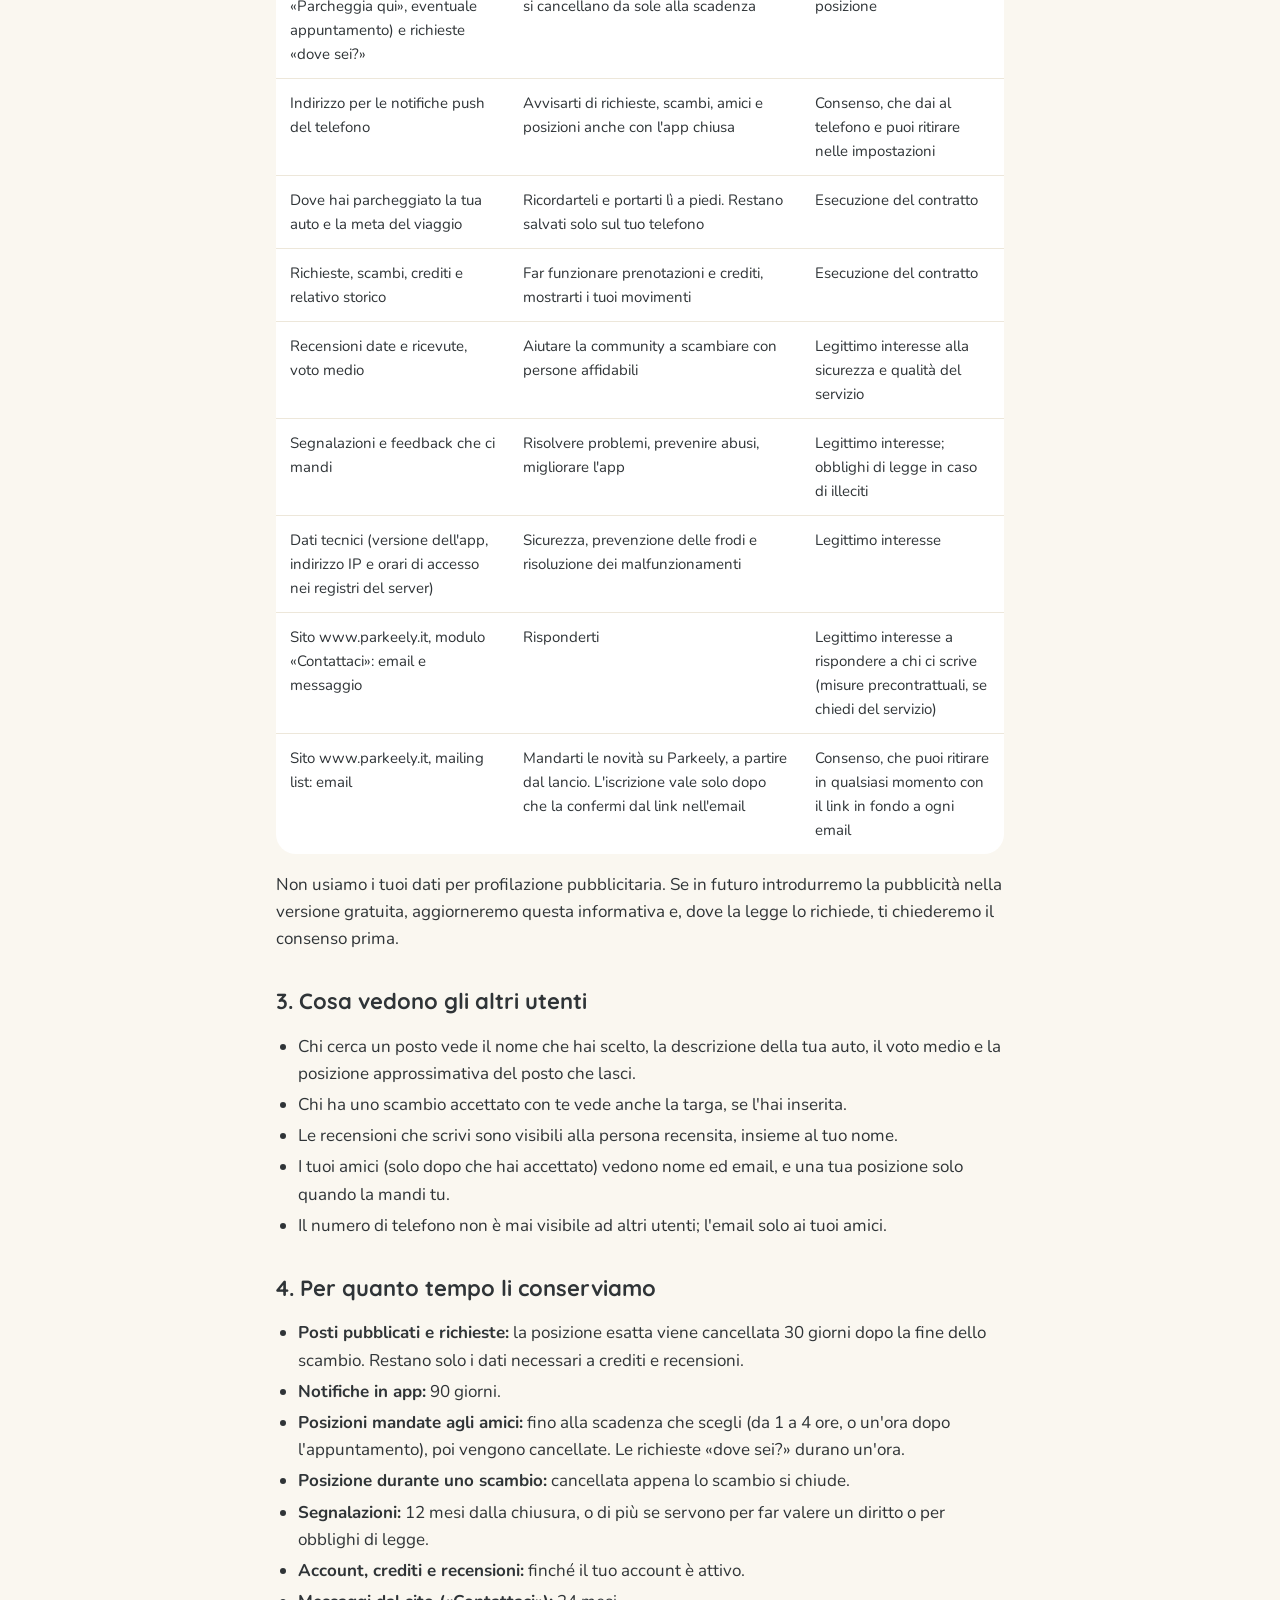
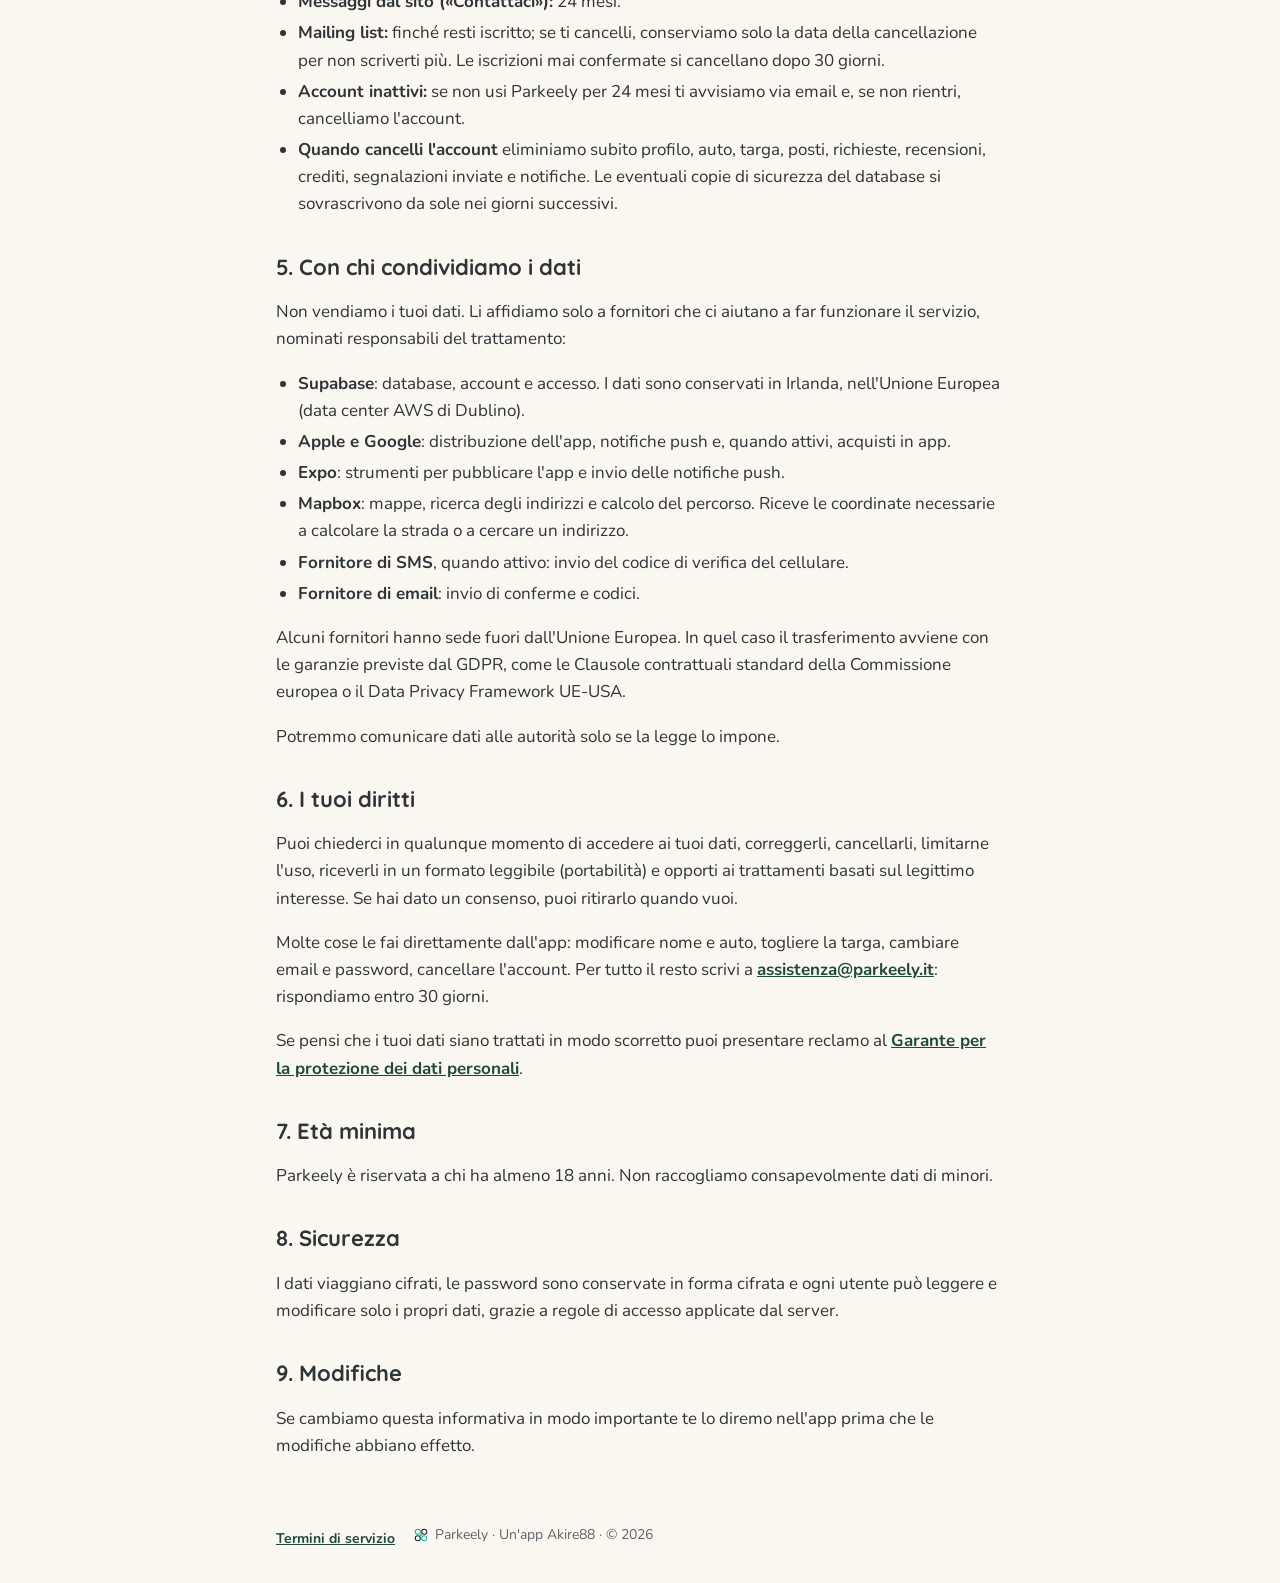
==== commit 6853163f: "Privacy e termini: solo Akire88, senza indirizzo Co-Authored-By: Claude Opus 5.5 <noreply@anthropic." ====
--- a/privacy.html
+++ b/privacy.html
@@ -23,7 +23,7 @@
   </div>
 
   <h2>1. Chi tratta i tuoi dati</h2>
-  <p>Il titolare del trattamento è <strong>Akire88</strong> ("noi"), con sede in Via Monsignor Cherchi 26, 09026 San Sperate (CA), che pubblica l'app Parkeely.</p>
+  <p>Il titolare del trattamento è <strong>Akire88</strong> ("noi"), che pubblica l'app Parkeely.</p>
   <p>Per qualunque domanda sulla privacy o per esercitare i tuoi diritti scrivi a <a href="mailto:assistenza@parkeely.it">assistenza@parkeely.it</a>.</p>
 
   <h2>2. Quali dati raccogliamo e perché</h2>
